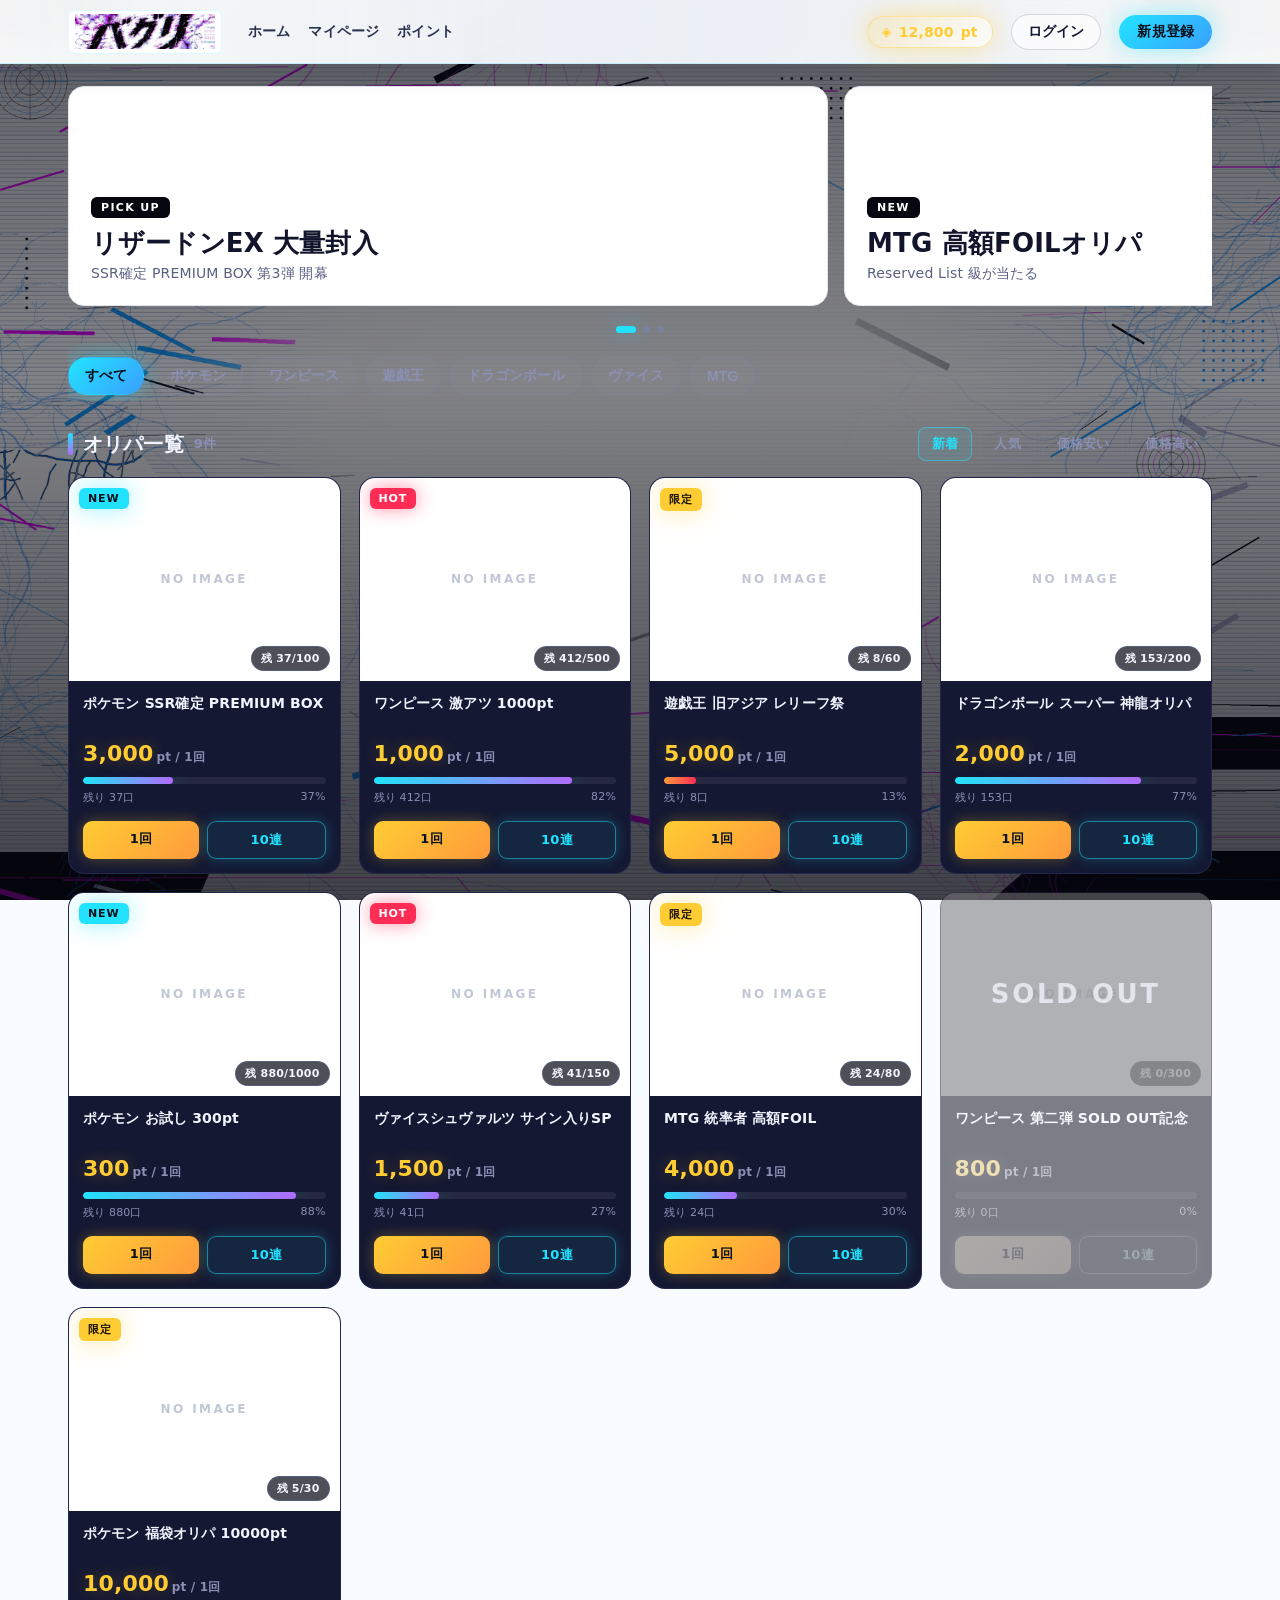
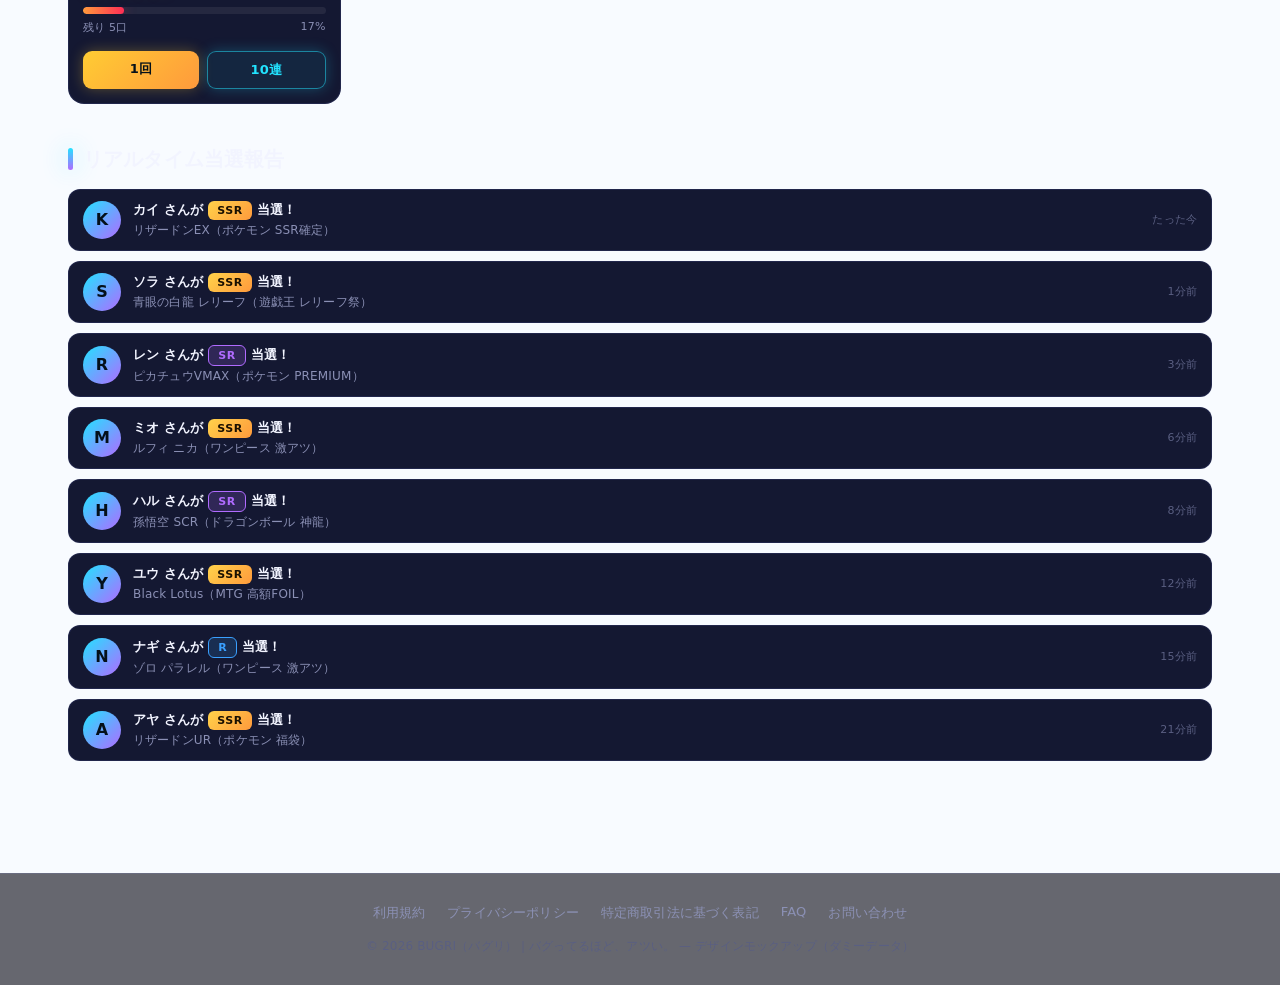
==== index.html @ 1e150590 "Deploy BUGRI mockup" ====
<!DOCTYPE html>
<html lang="ja">
<head>
  <meta charset="UTF-8" />
  <meta name="viewport" content="width=device-width, initial-scale=1.0" />
  <title>BUGRI（バグリ）｜オンラインオリパ</title>
  <link rel="icon" type="image/png" href="assets/img/bugri-logo.png" />
  <link rel="stylesheet" href="assets/css/style.css" />
</head>
<body>
  <!-- ヘッダー -->
  <header class="header">
    <div class="header-inner">
      <a href="index.html" class="brand"><img class="brand-logo" src="assets/img/bugri-wordmark.png" alt="BUGRI バグリ"></a>
      <nav class="hnav">
        <a href="index.html">ホーム</a>
        <a href="mypage.html">マイページ</a>
        <a href="point.html">ポイント</a>
      </nav>
      <div class="header-spacer"></div>
      <span class="points-pill"><span class="pt-ico">◈</span><span id="hdr-points">0</span> pt</span>
      <a href="login.html" class="btn-login">ログイン</a>
      <a href="register.html" class="btn-signup">新規登録</a>
    </div>
  </header>

  <main class="main">
    <div class="wrap">
      <!-- ヒーローバナー -->
      <section class="hero">
        <div class="hero-track" id="hero-track"></div>
        <div class="hero-dots" id="hero-dots"></div>
      </section>

      <!-- カテゴリタブ -->
      <nav class="cats" id="cats"></nav>

      <!-- ソート -->
      <div class="sec-head">
        <h2 class="sec-title">オリパ一覧 <span class="sec-count" id="pack-count"></span></h2>
        <div class="sorts" id="sorts">
          <span class="sort on" data-sort="new">新着</span>
          <span class="sort" data-sort="popular">人気</span>
          <span class="sort" data-sort="cheap">価格安い</span>
          <span class="sort" data-sort="expensive">価格高い</span>
        </div>
      </div>

      <!-- グリッド -->
      <section class="grid" id="grid"></section>

      <!-- 当選報告 -->
      <div class="sec-head" style="margin-top:42px;">
        <h2 class="sec-title">リアルタイム当選報告</h2>
      </div>
      <section class="winfeed" id="winfeed"></section>
    </div>
  </main>

  <footer class="footer">
    <div class="wrap">
      <div class="footer-links">
        <a href="#">利用規約</a>
        <a href="#">プライバシーポリシー</a>
        <a href="#">特定商取引法に基づく表記</a>
        <a href="#">FAQ</a>
        <a href="#">お問い合わせ</a>
      </div>
      <p class="footer-copy">&copy; 2026 BUGRI（バグリ）｜バグってるほど、アツい。 — デザインモックアップ（ダミーデータ）</p>
    </div>
  </footer>

  <nav class="bottom-nav">
    <a href="index.html" class="on"><i>⌂</i><span>ホーム</span></a>
    <a href="mypage.html"><i>◈</i><span>マイページ</span></a>
    <a href="point.html"><i>＋</i><span>ポイント</span></a>
    <a href="login.html"><i>⏻</i><span>ログイン</span></a>
  </nav>

  <script src="assets/js/data.js"></script>
  <script src="assets/js/app.js"></script>
  <script>renderIndex();</script>
</body>
</html>
---- assets/css/style.css ----
/* =====================================================================
 * BUGRI（バグリ）— ダークネオン デザインシステム（mockup）
 * ZONe（SFネオン） × DOPA（オリパ導線） × 復元レア度トークン
 * =================================================================== */

/* ---------- 1. デザイントークン ---------- */
:root {
  /* 背景・面 */
  --bg:        #06070f;   /* ディープスペース */
  --bg-grad-1: #0a0c1c;
  --bg-grad-2: #050610;
  --panel:     #0d1020;   /* セクション面 */
  --card:      #141832;   /* カード面 */
  --card-2:    #1b2046;
  --line:      rgba(120,140,255,.12);
  --line-2:    rgba(120,140,255,.22);

  /* ネオン */
  --cyan:   #22e3ff;      /* ZONe シグネチャ */
  --blue:   #3aa0ff;
  --purple: #b06bff;
  --pink:   #ff5fd2;
  --gold:   #ffcc33;      /* 価格・SSR強調 */

  /* テキスト */
  --text:     #f2f4ff;
  --text-sub: #8b90b5;
  --text-dim: #5a5f82;

  /* レア度 */
  --ssr: linear-gradient(135deg, #ffcc33 0%, #ff7ad1 38%, #b06bff 64%, #22e3ff 100%);
  --sr:  #b06bff;
  --r:   #3aa0ff;
  --n:   #7c819f;

  /* 効果 */
  --glow-cyan: 0 0 24px rgba(34,227,255,.45);
  --glow-gold: 0 0 28px rgba(255,204,51,.45);
  --radius: 16px;
  --radius-sm: 10px;
  --maxw: 1180px;
  --header-h: 64px;
  --font: "Hiragino Kaku Gothic ProN", "Noto Sans JP", -apple-system, "Segoe UI", system-ui, sans-serif;
}

/* ---------- 2. ベース ---------- */
* { box-sizing: border-box; margin: 0; padding: 0; }
html { scroll-behavior: smooth; min-height: 100%; }
body {
  font-family: var(--font);
  color: var(--text);
  background: #f8fbff url("../img/bugri-bg.png") center center / cover fixed no-repeat;
  min-height: 100vh;
  position: relative;
  isolation: isolate;
  letter-spacing: .01em;
  -webkit-font-smoothing: antialiased;
}
body::before {
  content: "";
  position: fixed;
  inset: 0;
  z-index: 0;
  pointer-events: none;
  background: linear-gradient(
    180deg,
    rgba(6,7,15,.64) 0%,
    rgba(6,7,15,.50) 42%,
    rgba(6,7,15,.76) 100%
  );
}
body > * { position: relative; z-index: 1; }
a { color: inherit; text-decoration: none; }
img { display: block; max-width: 100%; }
.wrap { max-width: var(--maxw); margin: 0 auto; padding: 0 18px; position: relative; z-index: 1; }
.main { position: relative; z-index: 1; padding-bottom: 64px; }

/* ---------- 3. ヘッダー ---------- */
.header {
  position: sticky; top: 0; z-index: 50; height: var(--header-h);
  background:
    linear-gradient(90deg, rgba(255,255,255,.80), rgba(244,248,255,.72) 52%, rgba(255,255,255,.80)),
    rgba(248,251,255,.78);
  backdrop-filter: blur(18px) saturate(1.18);
  border-bottom: 1px solid rgba(34,227,255,.22);
  box-shadow: 0 8px 28px rgba(4, 12, 28, .14);
}
.header-inner { max-width: var(--maxw); margin: 0 auto; height: 100%; padding: 0 18px;
  display: flex; align-items: center; gap: 18px; }
.logo {
  font-weight: 900; font-size: 22px; letter-spacing: .06em;
  background: linear-gradient(90deg, var(--cyan), var(--purple));
  -webkit-background-clip: text; background-clip: text; color: transparent;
  text-shadow: 0 0 18px rgba(34,227,255,.25); white-space: nowrap;
}
.logo span { font-weight: 900; }
.header-spacer { flex: 1; }
.points-pill {
  display: inline-flex; align-items: center; gap: 7px;
  padding: 7px 14px; border-radius: 999px;
  background: linear-gradient(135deg, rgba(255,204,51,.22), rgba(255,255,255,.70));
  border: 1px solid rgba(255,204,51,.4); color: var(--gold);
  font-weight: 800; font-size: 14px; box-shadow: var(--glow-gold);
}
.points-pill .pt-ico { font-size: 13px; }
.btn-login {
  padding: 8px 16px; border-radius: 999px; font-weight: 800; font-size: 14px;
  border: 1px solid rgba(20,24,50,.16); color: #141832;
  background: rgba(255,255,255,.68);
}
.btn-signup {
  padding: 8px 18px; border-radius: 999px; font-weight: 800; font-size: 14px;
  color: #04101a; background: linear-gradient(135deg, var(--cyan), var(--blue));
  box-shadow: var(--glow-cyan);
}
.btn-login:hover, .btn-signup:hover { filter: brightness(1.1); }

/* ---------- 4. ヒーローバナー（カルーセル） ---------- */
.hero { margin: 22px 0 10px; }
.hero-track { display: flex; gap: 16px; overflow-x: auto; scroll-snap-type: x mandatory;
  padding-bottom: 8px; scrollbar-width: thin; }
.hero-track::-webkit-scrollbar { height: 6px; }
.hero-track::-webkit-scrollbar-thumb { background: var(--line-2); border-radius: 4px; }
.banner {
  flex: 0 0 88%; max-width: 760px; scroll-snap-align: center;
  height: 220px; border-radius: var(--radius); position: relative; overflow: hidden;
  border: 1px solid #e3e6ef; background: #ffffff;
  display: flex; flex-direction: column; justify-content: flex-end; padding: 22px;
}
.banner-tag {
  align-self: flex-start;
  font-size: 11px; font-weight: 800; letter-spacing: .12em;
  padding: 4px 10px; border-radius: 6px; margin-bottom: 10px;
  background: #06070f; color: #fff;
}
.banner-title { font-size: 26px; font-weight: 900; line-height: 1.2; color: #11142a; }
.banner-sub { color: #5a5f82; margin-top: 6px; font-size: 14px; }
.hero-dots { display: flex; gap: 7px; justify-content: center; margin-top: 12px; }
.hero-dots i { width: 7px; height: 7px; border-radius: 999px; background: var(--line-2); display: block; }
.hero-dots i.on { background: var(--cyan); box-shadow: var(--glow-cyan); width: 20px; }

/* ---------- 5. カテゴリタブ ---------- */
.cats { display: flex; gap: 9px; overflow-x: auto; padding: 14px 0 6px; scrollbar-width: none; }
.cats::-webkit-scrollbar { display: none; }
.cat {
  flex: 0 0 auto; padding: 9px 16px; border-radius: 999px; font-size: 14px; font-weight: 700;
  color: var(--text-sub); border: 1px solid var(--line); background: rgba(255,255,255,.02);
  cursor: pointer; transition: .15s; white-space: nowrap;
}
.cat:hover { color: var(--text); border-color: var(--line-2); }
.cat.on { color: #04101a; background: linear-gradient(135deg, var(--cyan), var(--blue));
  border-color: transparent; box-shadow: var(--glow-cyan); }

/* ---------- 6. セクション見出し / ソート ---------- */
.sec-head { display: flex; align-items: center; justify-content: space-between;
  margin: 26px 0 16px; gap: 12px; flex-wrap: wrap; }
.sec-title { font-size: 20px; font-weight: 900; display: flex; align-items: center; gap: 10px; }
.sec-title::before { content: ""; width: 5px; height: 22px; border-radius: 3px;
  background: linear-gradient(var(--cyan), var(--purple)); box-shadow: var(--glow-cyan); }
.sec-count { font-size: 13px; color: var(--text-sub); font-weight: 700; }
.sorts { display: flex; gap: 8px; flex-wrap: wrap; }
.sort { padding: 7px 13px; border-radius: 8px; font-size: 13px; font-weight: 700;
  color: var(--text-sub); border: 1px solid var(--line); cursor: pointer; }
.sort.on { color: var(--cyan); border-color: rgba(34,227,255,.5); background: rgba(34,227,255,.08); }

/* ---------- 7. オリパグリッド ---------- */
.grid { display: grid; grid-template-columns: repeat(4, 1fr); gap: 18px; }
.oripa {
  position: relative; border-radius: var(--radius); overflow: hidden;
  background: var(--card); border: 1px solid var(--line);
  cursor: pointer; transition: transform .18s, box-shadow .18s, border-color .18s;
}
.oripa:hover { transform: translateY(-4px);
  border-color: rgba(34,227,255,.5); box-shadow: 0 14px 40px rgba(0,0,0,.5), var(--glow-cyan); }
.oripa.soldout { opacity: .55; filter: grayscale(.5); }

/* サムネ（画像なし → テーマ別グラデ＋グリフで演出） */
/* サムネは画像が無い場合 白ベースのプレースホルダ */
.thumb { position: relative; aspect-ratio: 4 / 3; overflow: hidden; background: #ffffff; }
.img-empty { position: absolute; inset: 0; display: flex; align-items: center; justify-content: center;
  color: #c2c7d6; font-size: 12px; font-weight: 700; letter-spacing: .2em; }

/* タグ・在庫 */
.tag { position: absolute; top: 10px; left: 10px; z-index: 2;
  font-size: 11px; font-weight: 900; letter-spacing: .08em; padding: 4px 9px; border-radius: 6px; }
.tag-new   { background: var(--cyan); color: #04101a; box-shadow: var(--glow-cyan); }
.tag-hot   { background: #ff2d55; color: #fff; box-shadow: 0 0 18px rgba(255,45,85,.5); }
.tag-limited { background: var(--gold); color: #1a1300; box-shadow: var(--glow-gold); }
.tag-soldout { background: #3a3f55; color: #cfd3e8; }
.badge-soldout { position: absolute; inset: 0; z-index: 3; display: grid; place-items: center;
  background: rgba(5,6,16,.55); font-size: 26px; font-weight: 900; letter-spacing: .1em;
  color: #cfd3e8; }
.stock-pill { position: absolute; right: 10px; bottom: 10px; z-index: 2;
  font-size: 11px; font-weight: 800; padding: 4px 9px; border-radius: 999px;
  background: rgba(5,6,16,.7); border: 1px solid var(--line-2); color: var(--text); }

/* カード情報 */
.oripa-body { padding: 13px 14px 16px; }
.oripa-name { font-size: 14px; font-weight: 800; line-height: 1.35; min-height: 38px;
  display: -webkit-box; -webkit-line-clamp: 2; -webkit-box-orient: vertical; overflow: hidden; }
.oripa-price { margin-top: 9px; font-size: 22px; font-weight: 900; color: var(--gold);
  text-shadow: 0 0 16px rgba(255,204,51,.25); }
.oripa-price small { font-size: 12px; color: var(--text-sub); font-weight: 700; margin-left: 3px;
  text-shadow: none; }
.gauge { margin-top: 11px; height: 7px; border-radius: 999px; overflow: hidden;
  background: rgba(255,255,255,.07); }
.gauge i { display: block; height: 100%; border-radius: 999px;
  background: linear-gradient(90deg, var(--cyan), var(--purple)); box-shadow: var(--glow-cyan); }
.gauge.low i { background: linear-gradient(90deg, #ff9a3c, #ff2d55); box-shadow: 0 0 14px rgba(255,45,85,.4); }
.stock-text { margin-top: 6px; font-size: 11px; color: var(--text-sub); display: flex; justify-content: space-between; }

/* ---------- 8. 当選報告フィード ---------- */
.winfeed { display: flex; flex-direction: column; gap: 10px; }
.win {
  display: flex; align-items: center; gap: 12px; padding: 11px 14px;
  border-radius: 12px; background: var(--card); border: 1px solid var(--line);
}
.win-ava { width: 38px; height: 38px; border-radius: 999px; display: grid; place-items: center;
  font-weight: 900; color: #04101a; background: linear-gradient(135deg, var(--cyan), var(--purple)); }
.win-main { flex: 1; min-width: 0; }
.win-line1 { font-size: 13px; font-weight: 700; }
.win-line1 b { color: var(--text); }
.win-line2 { font-size: 12px; color: var(--text-sub); margin-top: 2px;
  white-space: nowrap; overflow: hidden; text-overflow: ellipsis; }
.win-time { font-size: 11px; color: var(--text-dim); white-space: nowrap; }

/* ---------- 9. レア度バッジ ---------- */
.rb { display: inline-block; font-size: 11px; font-weight: 900; letter-spacing: .06em;
  padding: 3px 9px; border-radius: 6px; }
.rb.ssr { background: linear-gradient(135deg, #ffd24a, #ff9a3c); color: #1a1000; }
.rb.sr { background: rgba(176,107,255,.18); color: var(--purple); border: 1px solid var(--purple); }
.rb.r  { background: rgba(58,160,255,.16); color: var(--blue);   border: 1px solid var(--blue); }
.rb.n  { background: rgba(124,129,159,.16); color: #b9bedb; border: 1px solid var(--n); }

/* ---------- 10. フッター ---------- */
.footer { margin-top: 48px; border-top: 1px solid var(--line);
  background: rgba(5,6,16,.6); padding: 30px 0; }
.footer-links { display: flex; gap: 22px; flex-wrap: wrap; justify-content: center;
  font-size: 13px; color: var(--text-sub); }
.footer-links a:hover { color: var(--cyan); }
.footer-copy { text-align: center; margin-top: 16px; font-size: 12px; color: var(--text-dim); }

/* =====================================================================
 * 詳細ページ
 * =================================================================== */
.crumb { font-size: 13px; color: var(--text-sub); margin: 18px 0; }
.crumb a:hover { color: var(--cyan); }
.detail { display: grid; grid-template-columns: 1fr 1fr; gap: 28px; align-items: start; }
.detail-visual { border-radius: var(--radius); overflow: hidden; border: 1px solid var(--line-2);
  position: sticky; top: 84px; }
.detail-visual .thumb { aspect-ratio: 1 / 1; }
.detail-visual .img-empty { font-size: 14px; }

.detail-name { font-size: 26px; font-weight: 900; line-height: 1.25; }
.detail-desc { color: var(--text-sub); margin-top: 12px; line-height: 1.7; font-size: 14px; }
.detail-price { margin-top: 20px; font-size: 40px; font-weight: 900; color: var(--gold);
  text-shadow: var(--glow-gold); }
.detail-price small { font-size: 15px; color: var(--text-sub); font-weight: 700; margin-left: 6px;
  text-shadow: none; }
.detail-stock { margin-top: 14px; font-size: 13px; color: var(--text-sub); }
.detail-stock b { color: var(--text); font-size: 16px; }
.detail .gauge { margin-top: 8px; height: 9px; }

.draw-btn {
  width: 100%; margin-top: 22px; padding: 18px; border: none; cursor: pointer;
  border-radius: 14px; font-size: 18px; font-weight: 900; letter-spacing: .03em;
  color: #04101a; background: linear-gradient(135deg, var(--gold), #ff9a3c);
  box-shadow: var(--glow-gold); transition: .15s; position: relative; overflow: hidden;
}
.draw-btn:hover { filter: brightness(1.08); transform: translateY(-2px); }
.draw-btn:disabled { background: #2a2f45; color: var(--text-dim); box-shadow: none; cursor: not-allowed; }
.draw-btn .sheen { display: none; }

.draw-multi { display: flex; gap: 10px; margin-top: 12px; }
.draw-multi button { flex: 1; padding: 12px; border-radius: 12px; cursor: pointer;
  font-weight: 800; font-size: 14px; color: var(--text);
  background: rgba(255,255,255,.04); border: 1px solid var(--line-2); }
.draw-multi button:hover { border-color: var(--cyan); color: var(--cyan); }

/* 確率テーブル */
.odds-title { font-size: 15px; font-weight: 800; margin: 28px 0 12px; }
.odds { width: 100%; border-collapse: collapse; border-radius: 12px; overflow: hidden;
  border: 1px solid var(--line); }
.odds th, .odds td { padding: 11px 14px; text-align: left; font-size: 14px; }
.odds th { background: rgba(255,255,255,.04); color: var(--text-sub); font-weight: 700; }
.odds tr + tr td { border-top: 1px solid var(--line); }
.odds td:last-child { text-align: right; font-weight: 800; }

/* 排出カード一覧 */
.cards-grid { display: grid; grid-template-columns: repeat(5, 1fr); gap: 14px; margin-top: 16px; }
.mini-card { border-radius: 12px; overflow: hidden; background: var(--card);
  border: 1px solid var(--line); }
.mini-face { aspect-ratio: 3 / 4; position: relative; display: grid; place-items: start;
  background: #ffffff; padding: 8px; }
.mini-face .rb { align-self: start; }
.mini-body { padding: 9px 10px 11px; }
.mini-name { font-size: 12px; font-weight: 800; line-height: 1.3; min-height: 31px;
  display: -webkit-box; -webkit-line-clamp: 2; -webkit-box-orient: vertical; overflow: hidden; }
.mini-val { font-size: 13px; font-weight: 900; color: var(--gold); margin-top: 5px; }

/* =====================================================================
 * 11. ガチャ開封演出（全画面オーバーレイ） — 主役
 * =================================================================== */
.gacha-ov {
  position: fixed; inset: 0; z-index: 200; display: none;
  background: radial-gradient(120% 120% at 50% 40%, #0b1030, #04050c 70%);
  overflow: hidden;
}
.gacha-ov.show { display: block; }
#gacha-canvas { position: absolute; inset: 0; width: 100%; height: 100%; }

.gacha-stage { position: absolute; inset: 0; display: grid; place-items: center; }

/* (A) チャージ段階：エネルギーオーブ＋回転リング */
.charge { position: relative; width: 280px; height: 280px; display: grid; place-items: center;
  opacity: 0; transition: opacity .3s; }
.charge.on { opacity: 1; }
.orb { width: 120px; height: 120px; border-radius: 999px;
  background: radial-gradient(circle at 50% 40%, #eaffff, var(--cyan) 45%, #1b6bff 80%);
  box-shadow: 0 0 60px var(--cyan), 0 0 120px rgba(34,227,255,.6);
  animation: orbPulse 1.1s ease-in-out infinite; }
@keyframes orbPulse { 0%,100% { transform: scale(1); } 50% { transform: scale(1.18); } }
.ring { position: absolute; border-radius: 999px; border: 2px solid transparent; }
.ring.r1 { width: 190px; height: 190px; border-top-color: var(--cyan); border-right-color: var(--cyan);
  animation: spin 1.4s linear infinite; }
.ring.r2 { width: 240px; height: 240px; border-bottom-color: var(--purple); border-left-color: var(--purple);
  animation: spin 2s linear infinite reverse; }
.ring.r3 { width: 280px; height: 280px; border-top-color: rgba(255,204,51,.7);
  animation: spin 2.6s linear infinite; }
@keyframes spin { to { transform: rotate(360deg); } }
.charge-text { position: absolute; bottom: -46px; font-size: 14px; font-weight: 800;
  letter-spacing: .3em; color: var(--cyan); text-shadow: var(--glow-cyan); }

/* (B) 収束フラッシュ */
.flash { position: absolute; inset: 0; background: #fff; opacity: 0; pointer-events: none; }
.flash.fire { animation: flashFire .5s ease-out forwards; }
@keyframes flashFire { 0% { opacity: 0; } 30% { opacity: 1; } 100% { opacity: 0; } }

/* (C) 当たりオーラ（レア度で色変化） */
.aura { position: absolute; width: 600px; height: 600px; border-radius: 999px; opacity: 0;
  filter: blur(20px); pointer-events: none; }
.aura.on { animation: auraIn .6s ease-out forwards; }
@keyframes auraIn { from { opacity: 0; transform: scale(.6); } to { opacity: .8; transform: scale(1); } }
.aura.ssr { background: radial-gradient(circle, rgba(255,204,51,.7), rgba(176,107,255,.5) 45%, transparent 70%); }
.aura.sr  { background: radial-gradient(circle, rgba(176,107,255,.7), transparent 65%); }
.aura.r   { background: radial-gradient(circle, rgba(58,160,255,.6), transparent 65%); }
.aura.n   { background: radial-gradient(circle, rgba(124,129,159,.4), transparent 65%); }

/* 光柱（SSR/SR） */
.beams { position: absolute; width: 700px; height: 700px; opacity: 0; pointer-events: none; }
.beams.on { animation: beamsIn .5s ease-out forwards, beamSpin 22s linear infinite; }
@keyframes beamsIn { from { opacity: 0; } to { opacity: 1; } }
.beam { position: absolute; left: 50%; top: 50%; width: 4px; height: 360px;
  transform-origin: 50% 0; background: linear-gradient(var(--gold), transparent); }
@keyframes beamSpin { to { transform: rotate(360deg); } }

/* (D) カード（裏→表フリップ） */
.gcard-wrap { position: relative; perspective: 1400px; opacity: 0;
  transition: transform .5s cubic-bezier(.2,.8,.2,1); }
.gcard-wrap.on { animation: cardIn .5s ease-out forwards; }
.gcard-wrap.lift { transform: translateY(-86px); }
@keyframes cardIn { to { opacity: 1; } }
.gcard { width: 260px; height: 360px; position: relative; transform-style: preserve-3d;
  transition: transform .9s cubic-bezier(.2,.8,.2,1); }
.gcard.flip { transform: rotateY(180deg); }
.gface { position: absolute; inset: 0; border-radius: 18px; backface-visibility: hidden;
  overflow: hidden; box-shadow: 0 20px 60px rgba(0,0,0,.6); }
.gback { background: linear-gradient(150deg, #1a1f44, #0a0c20);
  border: 2px solid var(--line-2); display: grid; place-items: center; }
.gback::after { content: "?"; font-size: 90px; font-weight: 900; color: rgba(120,140,255,.35);
  text-shadow: 0 0 30px rgba(34,227,255,.3); }
.gfront { transform: rotateY(180deg); display: flex; flex-direction: column;
  align-items: center; justify-content: center; gap: 12px; padding: 22px; text-align: center;
  background: #ffffff; border: 2px solid #e3e6ef; }
.gfront.ssr { border-color: #ffcc33; box-shadow: inset 0 0 0 1px rgba(255,204,51,.4); }
.gfront.sr  { border-color: var(--purple); }
.gfront.r   { border-color: var(--blue); }
.gfront.n   { border-color: #c2c7d6; }
.gfront .rb { font-size: 13px; padding: 4px 14px; }
.gfront-name { font-size: 18px; font-weight: 900; color: #11142a; line-height: 1.35; }
.gfront-val { font-size: 16px; font-weight: 900; color: #c8860a; }

/* (E) 結果 */
.gresult { position: absolute; bottom: 6%; left: 0; right: 0; text-align: center; opacity: 0; }
.gresult.on { animation: cardIn .4s ease-out .2s forwards; }
.gresult-rb { font-size: 13px; font-weight: 900; letter-spacing: .14em; }
.gresult-name { font-size: 26px; font-weight: 900; margin-top: 8px; }
.gresult-val { font-size: 18px; font-weight: 800; color: var(--gold); margin-top: 4px;
  text-shadow: var(--glow-gold); }
.gresult-cap { font-size: 12px; color: var(--text-sub); }
.gactions { display: flex; gap: 12px; justify-content: center; margin-top: 18px; }
.gactions button, .gactions a { padding: 13px 24px; border-radius: 12px; font-weight: 900;
  font-size: 15px; cursor: pointer; border: none; }
.g-again { color: #04101a; background: linear-gradient(135deg, var(--gold), #ff9a3c);
  box-shadow: var(--glow-gold); }
.g-close { color: var(--text); background: rgba(255,255,255,.06); border: 1px solid var(--line-2); }
.g-skip { position: absolute; top: 20px; right: 22px; z-index: 5; font-size: 13px; font-weight: 700;
  color: var(--text-sub); cursor: pointer; padding: 8px 14px; border-radius: 999px;
  border: 1px solid var(--line-2); background: rgba(5,6,16,.5); }
.g-skip:hover { color: var(--text); }

/* ---------- 12. レスポンシブ ---------- */
@media (max-width: 900px) {
  .grid { grid-template-columns: repeat(3, 1fr); }
  .detail { grid-template-columns: 1fr; }
  .detail-visual { position: static; }
  .cards-grid { grid-template-columns: repeat(4, 1fr); }
}
@media (max-width: 640px) {
  .grid { grid-template-columns: repeat(2, 1fr); gap: 12px; }
  .cards-grid { grid-template-columns: repeat(3, 1fr); }
  .banner { flex-basis: 92%; height: 180px; }
  .banner-title { font-size: 20px; }
  .logo { font-size: 18px; }
  .header-inner { gap: 10px; }
  .btn-login { display: none; }
  .detail-price { font-size: 32px; }
  .gcard { width: 220px; height: 305px; }
  .points-pill { font-size: 12px; padding: 6px 10px; }
}

/* =====================================================================
 * [A] BUGRI ブランド統合 ＋ 共通追加土台（追加画面 B/C/D が再利用）
 *   命名規約: 共通プリミティブは下記を使用。各ページ固有クラスは接頭辞
 *   （B=.r10- / C-mypage=.mp- / C-point=.pt- / D-auth=.au-）で衝突回避。
 * =================================================================== */

/* --- ランクカラートークン --- */
:root {
  --rank-bronze:   #c8803c;
  --rank-silver:   #cfd6e6;
  --rank-gold:     #ffcc33;
  --rank-platinum: #7ef0ff;
  --rank-diamond:  #b06bff;
}

/* --- ブランドロゴ（ワードマーク画像を白背景の枠内に contain で配置） --- */
.brand {
  display: flex;
  align-items: center;
  justify-content: center;
  width: 154px;
  height: 44px;
  padding: 3px 6px;
  overflow: hidden;
  background: #fff;
  border: 1px solid rgba(126,240,255,.28);
  border-radius: 6px;
}
.brand-logo {
  display: block;
  width: 100%;
  height: 100%;
  object-fit: contain;
  object-position: center;
}
@media (max-width: 640px) {
  .brand {
    width: 134px;
    height: 38px;
    padding: 2px 5px;
  }
}

/* --- ヘッダーナビ（PC） --- */
.hnav { display: flex; gap: 18px; margin-left: 8px; }
.hnav a { font-size: 14px; font-weight: 800; color: #27304d; }
.hnav a:hover { color: var(--cyan); }
@media (max-width: 760px) { .hnav { display: none; } }

/* --- 下部ナビ（モバイル） --- */
.bottom-nav {
  position: fixed; left: 0; right: 0; bottom: 0; z-index: 60;
  display: none; justify-content: space-around;
  background: rgba(8,9,18,.93); backdrop-filter: blur(14px);
  border-top: 1px solid var(--line);
  padding: 8px 0 calc(8px + env(safe-area-inset-bottom));
}
.bottom-nav a { display: flex; flex-direction: column; align-items: center; gap: 3px;
  font-size: 10px; font-weight: 700; color: var(--text-sub); }
.bottom-nav a i { font-size: 18px; font-style: normal; line-height: 1; }
.bottom-nav a.on { color: var(--cyan); text-shadow: var(--glow-cyan); }
@media (max-width: 760px) {
  .bottom-nav { display: flex; }
  .main { padding-bottom: 86px; }
}

/* --- ランクバッジ --- */
.rank-badge { display: inline-flex; align-items: center; gap: 6px;
  font-size: 12px; font-weight: 900; letter-spacing: .08em;
  padding: 5px 13px; border-radius: 999px; border: 1px solid currentColor; }
.rank-badge::before { content: "◆"; font-size: 11px; }
.rank-badge.bronze   { color: var(--rank-bronze);   box-shadow: 0 0 14px rgba(200,128,60,.4); }
.rank-badge.silver   { color: var(--rank-silver);   box-shadow: 0 0 14px rgba(207,214,230,.4); }
.rank-badge.gold     { color: var(--rank-gold);     box-shadow: var(--glow-gold); }
.rank-badge.platinum { color: var(--rank-platinum); box-shadow: 0 0 16px rgba(126,240,255,.5); }
.rank-badge.diamond  { color: var(--rank-diamond);  box-shadow: 0 0 18px rgba(176,107,255,.55);
  background: linear-gradient(135deg, rgba(176,107,255,.12), transparent); }

/* --- タブ（mypage コレクション/履歴 等） --- */
.tabs { display: flex; gap: 6px; border-bottom: 1px solid var(--line); margin: 24px 0 18px; }
.tab { padding: 11px 20px; font-size: 14px; font-weight: 800; color: var(--text-sub);
  cursor: pointer; border-bottom: 2px solid transparent; margin-bottom: -1px; transition: .15s; }
.tab:hover { color: var(--text); }
.tab.on { color: var(--cyan); border-bottom-color: var(--cyan); text-shadow: var(--glow-cyan); }

/* --- フォーム共通（認証・購入） --- */
.auth-wrap { max-width: 430px; margin: 44px auto; }
.auth-card { background: var(--card); border: 1px solid var(--line); border-radius: var(--radius);
  padding: 32px 28px; box-shadow: 0 18px 50px rgba(0,0,0,.4); }
.auth-title { font-size: 23px; font-weight: 900; text-align: center; }
.auth-sub { text-align: center; color: var(--text-sub); font-size: 13px; margin-top: 8px; line-height: 1.6; }
.field { margin-top: 18px; }
.field label { display: block; font-size: 13px; font-weight: 700; color: var(--text-sub); margin-bottom: 7px; }
.field input { width: 100%; padding: 13px 14px; border-radius: 10px; font-size: 15px; color: var(--text);
  background: rgba(255,255,255,.04); border: 1px solid var(--line-2); outline: none; transition: .15s; }
.field input::placeholder { color: var(--text-dim); }
.field input:focus { border-color: var(--cyan); box-shadow: var(--glow-cyan); }
.btn-primary-full { width: 100%; margin-top: 24px; padding: 15px; border: none; cursor: pointer;
  border-radius: 12px; font-size: 16px; font-weight: 900; color: #04101a;
  background: linear-gradient(135deg, var(--cyan), var(--blue)); box-shadow: var(--glow-cyan);
  transition: .15s; }
.btn-primary-full:hover { filter: brightness(1.08); transform: translateY(-2px); }
.auth-alt { text-align: center; margin-top: 20px; font-size: 13px; color: var(--text-sub); }
.auth-alt a { color: var(--cyan); font-weight: 700; }

/* --- ボーナス強調チップ（新規登録ボーナス・購入ボーナス） --- */
.bonus-chip { display: inline-block; padding: 8px 16px; border-radius: 999px;
  font-size: 13px; font-weight: 800; color: var(--gold);
  background: rgba(255,204,51,.12); border: 1px solid rgba(255,204,51,.4); box-shadow: var(--glow-gold); }

/* --- ページ見出し（追加画面共通） --- */
.page-head { margin: 26px 0 8px; }
.page-title { font-size: 24px; font-weight: 900; display: flex; align-items: center; gap: 10px; }
.page-title::before { content: ""; width: 5px; height: 24px; border-radius: 3px;
  background: linear-gradient(var(--cyan), var(--purple)); box-shadow: var(--glow-cyan); }

/* === [B] 10連・カードボタン === */

/* --- 詳細：単発＋10連ボタン横並び --- */
.draw-row { display: flex; gap: 12px; margin-top: 22px; align-items: stretch; }
.draw-row .draw-btn { flex: 1.3; margin-top: 0; }
.draw-btn-10 {
  flex: 1; padding: 18px; cursor: pointer;
  border-radius: 14px; font-size: 17px; font-weight: 900; letter-spacing: .02em;
  color: var(--cyan); background: rgba(34,227,255,.06);
  border: 1.5px solid rgba(34,227,255,.55);
  box-shadow: 0 0 18px rgba(34,227,255,.28), inset 0 0 14px rgba(34,227,255,.08);
  transition: .15s; position: relative; overflow: hidden;
}
.draw-btn-10:hover:not(:disabled) {
  color: #04101a; background: linear-gradient(135deg, var(--cyan), var(--blue));
  box-shadow: 0 0 26px rgba(34,227,255,.6); transform: translateY(-2px);
}
.draw-btn-10:disabled { color: var(--text-dim); background: #2a2f45;
  border-color: var(--line-2); box-shadow: none; cursor: not-allowed; }

/* --- 一覧カード：oripa を div 化、内側リンク --- */
.oripa-link { display: block; }
.draw-row-mini { display: flex; gap: 8px; padding: 0 14px 14px; }
.mini-btn { flex: 1; text-align: center; padding: 9px 0; border-radius: 9px;
  font-size: 13px; font-weight: 900; letter-spacing: .02em; transition: .15s;
  color: #04101a; background: linear-gradient(135deg, var(--gold), #ff9a3c);
  box-shadow: 0 0 14px rgba(255,204,51,.3); }
.mini-btn:hover { filter: brightness(1.08); transform: translateY(-1px); }
.mini-btn-10 { color: var(--cyan); background: rgba(34,227,255,.07);
  border: 1.5px solid rgba(34,227,255,.5); box-shadow: 0 0 14px rgba(34,227,255,.25); }
.mini-btn-10:hover { color: #04101a; background: linear-gradient(135deg, var(--cyan), var(--blue));
  box-shadow: 0 0 20px rgba(34,227,255,.55); }
.mini-btn.is-disabled { pointer-events: none; opacity: .45; filter: grayscale(.6); }

/* --- 10連結果グリッド --- */
.r10-result {
  position: absolute; inset: 0; z-index: 4; display: none;
  flex-direction: column; align-items: center; justify-content: center;
  gap: 14px; padding: 56px 20px 24px; box-sizing: border-box;
  overflow-y: auto;
}
.r10-result.on { display: flex; animation: cardIn .45s ease-out forwards; }
.r10-head { font-size: 20px; font-weight: 900; letter-spacing: .1em;
  color: var(--text); text-shadow: var(--glow-cyan); }
.r10-grid { display: grid; grid-template-columns: repeat(5, 1fr); gap: 12px;
  width: 100%; max-width: 760px; }
.r10-cell { position: relative; border-radius: var(--radius-sm); overflow: hidden;
  background: var(--card); border: 1px solid var(--line);
  display: flex; flex-direction: column; }
.r10-cell.ssr { border-color: rgba(255,204,51,.6); box-shadow: 0 0 16px rgba(255,204,51,.4); }
.r10-cell.sr  { border-color: var(--purple); box-shadow: 0 0 14px rgba(176,107,255,.4); }
.r10-cell.r   { border-color: var(--blue);   box-shadow: 0 0 12px rgba(58,160,255,.3); }
.r10-cell.n   { border-color: var(--line-2); }
.r10-face { aspect-ratio: 3 / 4; display: grid; place-items: center; background: #ffffff; }
.r10-info { padding: 7px 8px 9px; text-align: center; }
.r10-info .rb { font-size: 10px; padding: 2px 7px; }
.r10-name { font-size: 11px; font-weight: 800; margin-top: 4px; line-height: 1.3;
  display: -webkit-box; -webkit-line-clamp: 2; -webkit-box-orient: vertical; overflow: hidden; }
.r10-val { font-size: 12px; font-weight: 900; color: var(--gold); margin-top: 2px; }

/* BEST セル：ひと回り大きく＋金グロー */
.r10-cell.r10-best {
  transform: scale(1.08); z-index: 2;
  border: 2px solid var(--gold);
  box-shadow: 0 0 26px rgba(255,204,51,.7), 0 0 48px rgba(255,204,51,.35);
}
.r10-best-badge { position: absolute; top: 6px; left: 50%; transform: translateX(-50%);
  z-index: 3; font-size: 10px; font-weight: 900; letter-spacing: .1em;
  padding: 3px 10px; border-radius: 999px; color: #1a1000;
  background: linear-gradient(135deg, #ffd24a, #ff9a3c); }

.r10-total { font-size: 15px; font-weight: 800; color: var(--text-sub); }
.r10-total b { color: var(--gold); font-size: 19px; text-shadow: var(--glow-gold); margin-left: 6px; }

@media (max-width: 900px) {
  .r10-grid { grid-template-columns: repeat(4, 1fr); }
}
@media (max-width: 640px) {
  .draw-row { flex-direction: column; gap: 10px; }
  .draw-row .draw-btn, .draw-btn-10 { flex: none; width: 100%; }
  .r10-grid { grid-template-columns: repeat(2, 1fr); gap: 9px; max-width: 100%; }
  .r10-result { padding: 50px 12px 20px; }
  .r10-cell.r10-best { transform: scale(1.04); }
  .r10-head { font-size: 17px; }
}


/* === [C] mypage / point（統合: 旧 pages-c.css） === */
/* === [C] mypage / point === */
/* 担当C：マイページ＋ポイント購入。共通[A]クラスは再定義せず再利用。
 * 固有クラスは .mp-* / .pt-* 接頭辞で衝突回避。既存トークンのみ使用。 */

/* ---------- mypage：プロフィール ---------- */
.mp-profile {
  display: flex; align-items: center; gap: 18px; flex-wrap: wrap;
  background: var(--card); border: 1px solid var(--line);
  border-radius: var(--radius); padding: 22px 24px; margin-top: 16px;
}
.mp-avatar {
  width: 64px; height: 64px; border-radius: 999px; flex: 0 0 auto;
  display: grid; place-items: center; font-size: 28px; font-weight: 900; color: #04101a;
  background: linear-gradient(135deg, var(--cyan), var(--purple));
  box-shadow: var(--glow-cyan);
}
.mp-id { flex: 1; min-width: 220px; }
.mp-id-top { display: flex; align-items: center; gap: 12px; flex-wrap: wrap; }
.mp-name { font-size: 24px; font-weight: 900; letter-spacing: .02em; }

/* 次ランク進捗 */
.mp-rank-prog { margin-top: 14px; }
.mp-rank-prog .gauge { height: 9px; }
.mp-rank-note {
  margin-top: 8px; font-size: 13px; color: var(--text-sub); font-weight: 700;
  display: flex; justify-content: space-between; gap: 10px; flex-wrap: wrap;
}
.mp-rank-note b { color: var(--gold); }

/* ---------- mypage：統計カード ---------- */
.mp-stats {
  display: grid; grid-template-columns: repeat(3, 1fr); gap: 14px; margin-top: 18px;
}
.mp-stat {
  background: var(--card-2); border: 1px solid var(--line);
  border-radius: var(--radius-sm); padding: 18px 16px; text-align: center;
}
.mp-stat-num {
  font-size: 30px; font-weight: 900; color: var(--text);
  text-shadow: 0 0 18px rgba(34,227,255,.2); line-height: 1.1;
}
.mp-stat-num.gold { color: var(--gold); text-shadow: var(--glow-gold); }
.mp-stat-num small { font-size: 14px; font-weight: 800; margin-left: 2px; color: var(--text-sub); text-shadow: none; }
.mp-stat-label { margin-top: 7px; font-size: 12px; font-weight: 700; color: var(--text-sub); }

/* ---------- mypage：タブパネル ---------- */
.mp-panel { display: none; }
.mp-panel.on { display: block; }

/* コレクショングリッド */
.mp-coll {
  display: grid; grid-template-columns: repeat(4, 1fr); gap: 14px;
}
.mp-card {
  border-radius: var(--radius-sm); overflow: hidden;
  background: var(--card); border: 1px solid var(--line);
  transition: transform .15s, box-shadow .15s, border-color .15s;
}
.mp-card:hover { transform: translateY(-3px); border-color: var(--line-2); }
.mp-face {
  aspect-ratio: 3 / 4; position: relative; display: grid; place-items: start;
  padding: 8px; background: #ffffff;
}
.mp-face .rb { align-self: start; }
.mp-card.ssr { border-color: rgba(255,204,51,.45); }
.mp-card.sr  { border-color: rgba(176,107,255,.35); }
.mp-card.r   { border-color: rgba(58,160,255,.3); }
.mp-card-body { padding: 9px 11px 12px; }
.mp-card-name { font-size: 12px; font-weight: 800; line-height: 1.3; min-height: 31px;
  display: -webkit-box; -webkit-line-clamp: 2; -webkit-box-orient: vertical; overflow: hidden; }
.mp-card-val { font-size: 13px; font-weight: 900; color: var(--gold); margin-top: 5px; }

/* 履歴リスト */
.mp-hist { display: flex; flex-direction: column; gap: 10px; }
.mp-hist-row {
  display: flex; align-items: center; gap: 14px; padding: 13px 16px;
  border-radius: 12px; background: var(--card); border: 1px solid var(--line);
}
.mp-hist-time { font-size: 12px; color: var(--text-dim); font-weight: 700;
  white-space: nowrap; flex: 0 0 130px; }
.mp-hist-main { flex: 1; min-width: 0; }
.mp-hist-pack { font-size: 12px; color: var(--text-sub); white-space: nowrap;
  overflow: hidden; text-overflow: ellipsis; }
.mp-hist-card { font-size: 14px; font-weight: 800; margin-top: 3px;
  display: flex; align-items: center; gap: 8px; flex-wrap: wrap; }
.mp-hist-spent { font-size: 14px; font-weight: 900; color: var(--gold);
  white-space: nowrap; flex: 0 0 auto; }
.mp-hist-spent small { font-size: 11px; color: var(--text-sub); font-weight: 700; margin-left: 2px; }

/* ---------- point：現在ポイント ---------- */
.pt-balance {
  background: linear-gradient(135deg, rgba(255,204,51,.10), rgba(255,204,51,.02));
  border: 1px solid rgba(255,204,51,.35); border-radius: var(--radius);
  padding: 24px 26px; margin-top: 16px; text-align: center;
  box-shadow: var(--glow-gold);
}
.pt-balance-label { font-size: 13px; font-weight: 700; color: var(--text-sub); }
.pt-balance-num { font-size: 48px; font-weight: 900; color: var(--gold);
  text-shadow: var(--glow-gold); line-height: 1.1; margin-top: 6px; }
.pt-balance-num small { font-size: 18px; font-weight: 800; color: var(--text-sub);
  margin-left: 4px; text-shadow: none; }

/* ---------- point：購入プラン ---------- */
.pt-plans {
  display: grid; grid-template-columns: repeat(3, 1fr); gap: 16px; margin-top: 22px;
}
.pt-plan {
  position: relative; background: var(--card); border: 1px solid var(--line);
  border-radius: var(--radius); padding: 22px 20px 20px; text-align: center;
  display: flex; flex-direction: column; transition: transform .15s, border-color .15s, box-shadow .15s;
}
.pt-plan:hover { transform: translateY(-3px); border-color: var(--line-2); }
.pt-plan.hot {
  border-color: rgba(255,204,51,.5);
  background: linear-gradient(160deg, rgba(255,204,51,.06), var(--card));
  box-shadow: 0 0 22px rgba(255,204,51,.18);
}
.pt-plan-flag {
  position: absolute; top: -11px; left: 50%; transform: translateX(-50%);
  font-size: 11px; font-weight: 900; letter-spacing: .08em; white-space: nowrap;
  padding: 4px 14px; border-radius: 999px; color: #1a1300;
  background: linear-gradient(135deg, var(--gold), #ff9a3c); box-shadow: var(--glow-gold);
}
.pt-plan-amt { font-size: 34px; font-weight: 900; color: var(--text); line-height: 1.1; }
.pt-plan-amt small { font-size: 15px; font-weight: 800; color: var(--text-sub); margin-left: 3px; }
.pt-plan-bonus { margin: 12px auto 0; min-height: 32px; display: flex; align-items: center; }
.pt-plan-bonus .pt-nobonus { font-size: 12px; color: var(--text-dim); font-weight: 700; }
.pt-plan-price { margin-top: 14px; font-size: 14px; font-weight: 800; color: var(--text-sub); }
.pt-plan-price b { color: var(--text); font-size: 17px; }
.pt-plan .btn-primary-full { margin-top: 16px; }
.pt-note { margin-top: 20px; font-size: 12px; color: var(--text-dim); text-align: center; line-height: 1.7; }

/* ---------- レスポンシブ ---------- */
@media (max-width: 900px) {
  .mp-coll { grid-template-columns: repeat(3, 1fr); }
  .pt-plans { grid-template-columns: repeat(2, 1fr); }
}
@media (max-width: 640px) {
  .mp-stats { grid-template-columns: 1fr; gap: 10px; }
  .mp-stat { display: flex; align-items: baseline; justify-content: space-between; text-align: left; }
  .mp-stat-label { margin-top: 0; }
  .mp-coll { grid-template-columns: repeat(2, 1fr); gap: 11px; }
  .pt-plans { grid-template-columns: 1fr; }
  .mp-name { font-size: 20px; }
  .pt-balance-num { font-size: 38px; }
  .mp-hist-row { flex-wrap: wrap; gap: 6px 12px; }
  .mp-hist-time { flex-basis: 100%; }
  .mp-hist-main { flex: 1 1 auto; }
}


/* === [D] 認証ページ（統合: 旧 pages-d.css） === */
/* === [D] 認証ページ === */
/* [A] 共通フォームクラス（.auth-wrap/.auth-card/.field/.btn-primary-full 等）を最大活用。
 * ここでは認証ページ固有の微調整のみ .au- 接頭辞で追加（[A]共通クラスは再定義しない）。 */

/* 認証カード上部のネオン装飾ライン + わずかなグロー */
.au-card { position: relative; overflow: hidden;
  box-shadow: 0 18px 50px rgba(0,0,0,.45), 0 0 40px rgba(34,227,255,.08); }
.au-card::before { content: ""; position: absolute; top: 0; left: 0; right: 0; height: 3px;
  background: linear-gradient(90deg, var(--cyan), var(--purple), var(--gold));
  box-shadow: var(--glow-cyan); }

/* ロゴ的アクセント（カード上部に小さなネオンマーク） */
.au-mark { display: block; width: 52px; height: 52px; margin: 4px auto 16px;
  border-radius: 14px; display: flex; align-items: center; justify-content: center;
  font-size: 26px; font-weight: 900; color: #04101a;
  background: linear-gradient(135deg, var(--cyan), var(--blue));
  box-shadow: var(--glow-cyan); }

/* register 用ボーナスチップを中央配置 */
.au-bonus-row { text-align: center; margin: 4px 0 14px; }
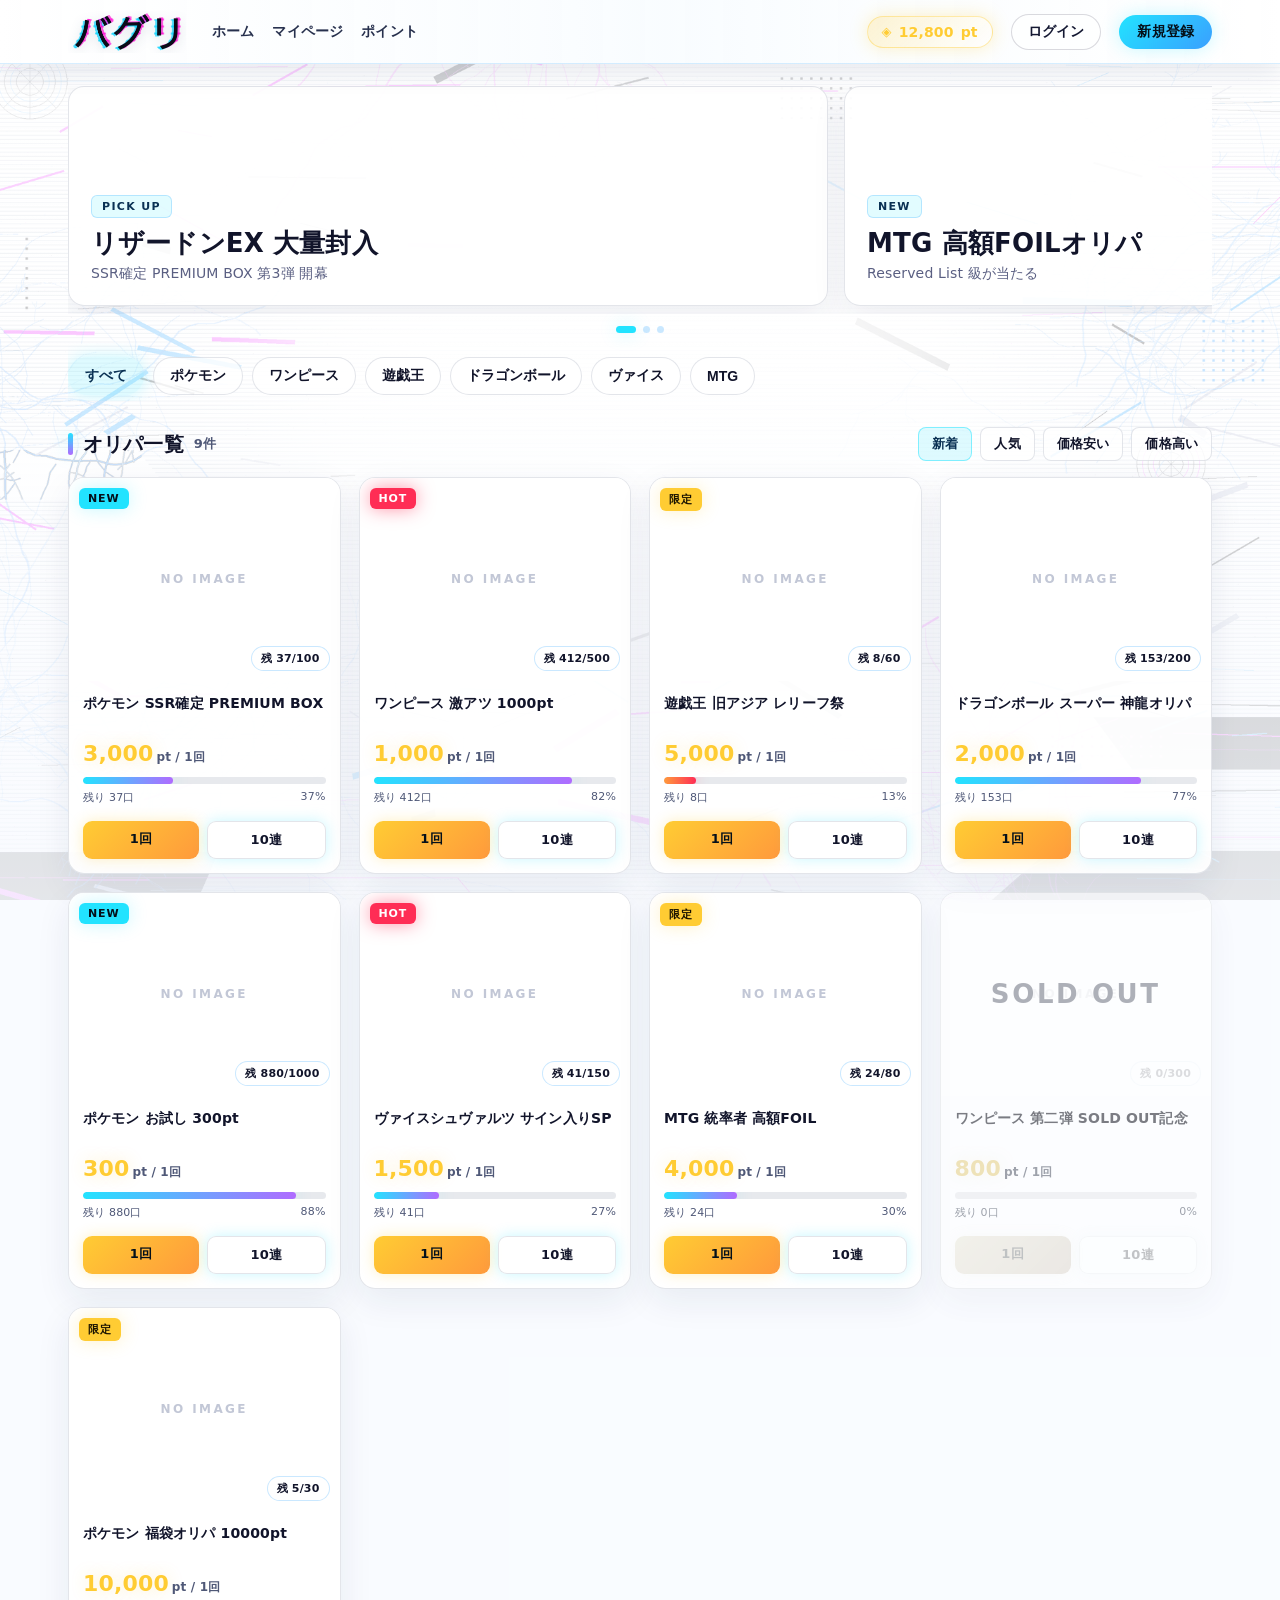
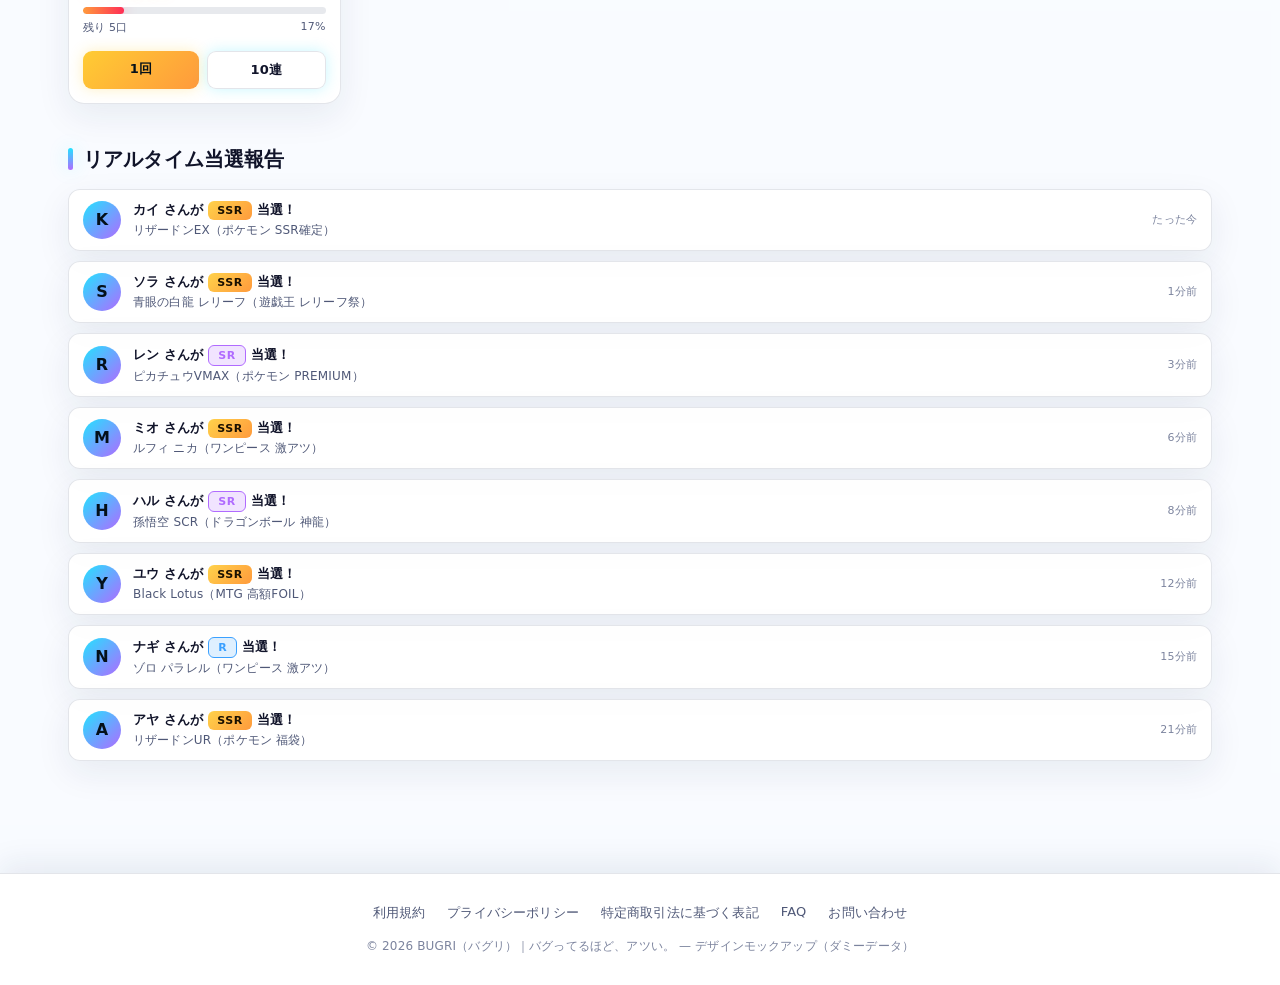
==== commit 16884a77: "Clean header logo display" ====
--- a/index.html
+++ b/index.html
@@ -11,7 +11,7 @@
   <!-- ヘッダー -->
   <header class="header">
     <div class="header-inner">
-      <a href="index.html" class="brand"><img class="brand-logo" src="assets/img/bugri-wordmark.png" alt="BUGRI バグリ"></a>
+      <a href="index.html" class="brand"><img class="brand-logo" src="assets/img/bugri-wordmark-clean.png" alt="BUGRI バグリ"></a>
       <nav class="hnav">
         <a href="index.html">ホーム</a>
         <a href="mypage.html">マイページ</a>
--- a/assets/css/style.css
+++ b/assets/css/style.css
@@ -64,9 +64,9 @@
   pointer-events: none;
   background: linear-gradient(
     180deg,
-    rgba(6,7,15,.64) 0%,
-    rgba(6,7,15,.50) 42%,
-    rgba(6,7,15,.76) 100%
+    rgba(255,255,255,.84) 0%,
+    rgba(255,255,255,.72) 42%,
+    rgba(247,250,255,.90) 100%
   );
 }
 body > * { position: relative; z-index: 1; }
@@ -434,18 +434,18 @@
   --rank-diamond:  #b06bff;
 }
 
-/* --- ブランドロゴ（ワードマーク画像を白背景の枠内に contain で配置） --- */
+/* --- ブランドロゴ（透過ワードマークを枠なしで配置） --- */
 .brand {
   display: flex;
   align-items: center;
   justify-content: center;
-  width: 154px;
-  height: 44px;
-  padding: 3px 6px;
+  width: 118px;
+  height: 42px;
+  padding: 0;
   overflow: hidden;
-  background: #fff;
-  border: 1px solid rgba(126,240,255,.28);
-  border-radius: 6px;
+  background: transparent;
+  border: 0;
+  border-radius: 0;
 }
 .brand-logo {
   display: block;
@@ -453,12 +453,12 @@
   height: 100%;
   object-fit: contain;
   object-position: center;
+  filter: drop-shadow(0 3px 6px rgba(24,44,84,.12));
 }
 @media (max-width: 640px) {
   .brand {
-    width: 134px;
-    height: 38px;
-    padding: 2px 5px;
+    width: 104px;
+    height: 36px;
   }
 }
 
@@ -795,3 +795,178 @@
 
 /* register 用ボーナスチップを中央配置 */
 .au-bonus-row { text-align: center; margin: 4px 0 14px; }
+
+/* =====================================================================
+ * [E] 白ベース配色オーバーライド
+ * =================================================================== */
+:root {
+  --bg: #f8fbff;
+  --bg-grad-1: #ffffff;
+  --bg-grad-2: #edf6ff;
+  --panel: #ffffff;
+  --card: rgba(255,255,255,.92);
+  --card-2: rgba(244,248,255,.92);
+  --line: rgba(24,44,84,.12);
+  --line-2: rgba(34,160,255,.24);
+  --text: #11142a;
+  --text-sub: #4f5877;
+  --text-dim: #7c849e;
+  --glow-cyan: 0 0 18px rgba(34,227,255,.26);
+  --glow-gold: 0 0 18px rgba(255,204,51,.28);
+}
+
+.main {
+  background: rgba(255,255,255,.18);
+}
+
+.header {
+  background:
+    linear-gradient(90deg, rgba(255,255,255,.92), rgba(248,252,255,.86) 52%, rgba(255,255,255,.92)),
+    rgba(255,255,255,.86);
+  border-bottom-color: rgba(34,160,255,.18);
+  box-shadow: 0 8px 26px rgba(24,44,84,.10);
+}
+
+.banner,
+.oripa,
+.win,
+.detail-visual,
+.mini-card,
+.auth-card,
+.mp-profile,
+.mp-stat,
+.mp-card,
+.mp-hist-row,
+.pt-plan,
+.r10-cell {
+  background: var(--card);
+  border-color: var(--line);
+  box-shadow: 0 12px 34px rgba(24,44,84,.08);
+}
+
+.oripa:hover,
+.mp-card:hover,
+.pt-plan:hover {
+  box-shadow: 0 16px 38px rgba(34,160,255,.14), var(--glow-cyan);
+}
+
+.banner-tag {
+  color: #0a3154;
+  background: rgba(34,227,255,.13);
+  border: 1px solid rgba(34,160,255,.24);
+}
+
+.cat,
+.sort,
+.draw-multi button,
+.field input,
+.g-close,
+.g-skip,
+.mini-btn-10 {
+  color: var(--text);
+  background: rgba(255,255,255,.76);
+  border-color: var(--line);
+}
+
+.field input::placeholder {
+  color: var(--text-dim);
+}
+
+.cat:hover,
+.sort:hover,
+.draw-multi button:hover,
+.tab:hover,
+.g-skip:hover {
+  color: #0f79b8;
+  border-color: var(--line-2);
+}
+
+.cat.on,
+.sort.on,
+.tab.on {
+  color: #0a3154;
+  background: rgba(34,227,255,.14);
+  text-shadow: none;
+}
+
+.stock-pill {
+  color: var(--text);
+  background: rgba(255,255,255,.82);
+  border-color: var(--line-2);
+}
+
+.badge-soldout {
+  color: #6c728a;
+  background: rgba(255,255,255,.74);
+}
+
+.tag-soldout {
+  background: #e7eaf2;
+  color: #5f667d;
+}
+
+.gauge {
+  background: rgba(24,44,84,.10);
+}
+
+.footer,
+.bottom-nav {
+  background: rgba(255,255,255,.90);
+  border-color: var(--line);
+  box-shadow: 0 -10px 28px rgba(24,44,84,.08);
+}
+
+.bottom-nav a.on {
+  text-shadow: none;
+}
+
+.tabs {
+  border-color: var(--line);
+}
+
+.rank-badge {
+  background: rgba(255,255,255,.78);
+}
+
+.rank-badge.silver {
+  color: #7c849e;
+}
+
+.auth-card,
+.au-card {
+  box-shadow: 0 18px 42px rgba(24,44,84,.10), 0 0 32px rgba(34,227,255,.08);
+}
+
+.draw-btn:disabled,
+.draw-btn-10:disabled {
+  color: var(--text-dim);
+  background: #e7eaf2;
+  border-color: var(--line);
+}
+
+.odds th {
+  background: rgba(244,248,255,.90);
+}
+
+.pt-balance,
+.pt-plan.hot {
+  background: linear-gradient(160deg, rgba(255,246,199,.78), rgba(255,255,255,.94));
+}
+
+.gacha-ov {
+  background: radial-gradient(120% 120% at 50% 40%, #ffffff, #eff8ff 70%);
+}
+
+.gface {
+  box-shadow: 0 20px 60px rgba(24,44,84,.18);
+}
+
+.gback {
+  background: linear-gradient(150deg, #f8fbff, #dfefff);
+  border-color: rgba(34,160,255,.26);
+}
+
+.gback::after {
+  color: rgba(34,160,255,.35);
+  text-shadow: 0 0 30px rgba(34,227,255,.30);
+}
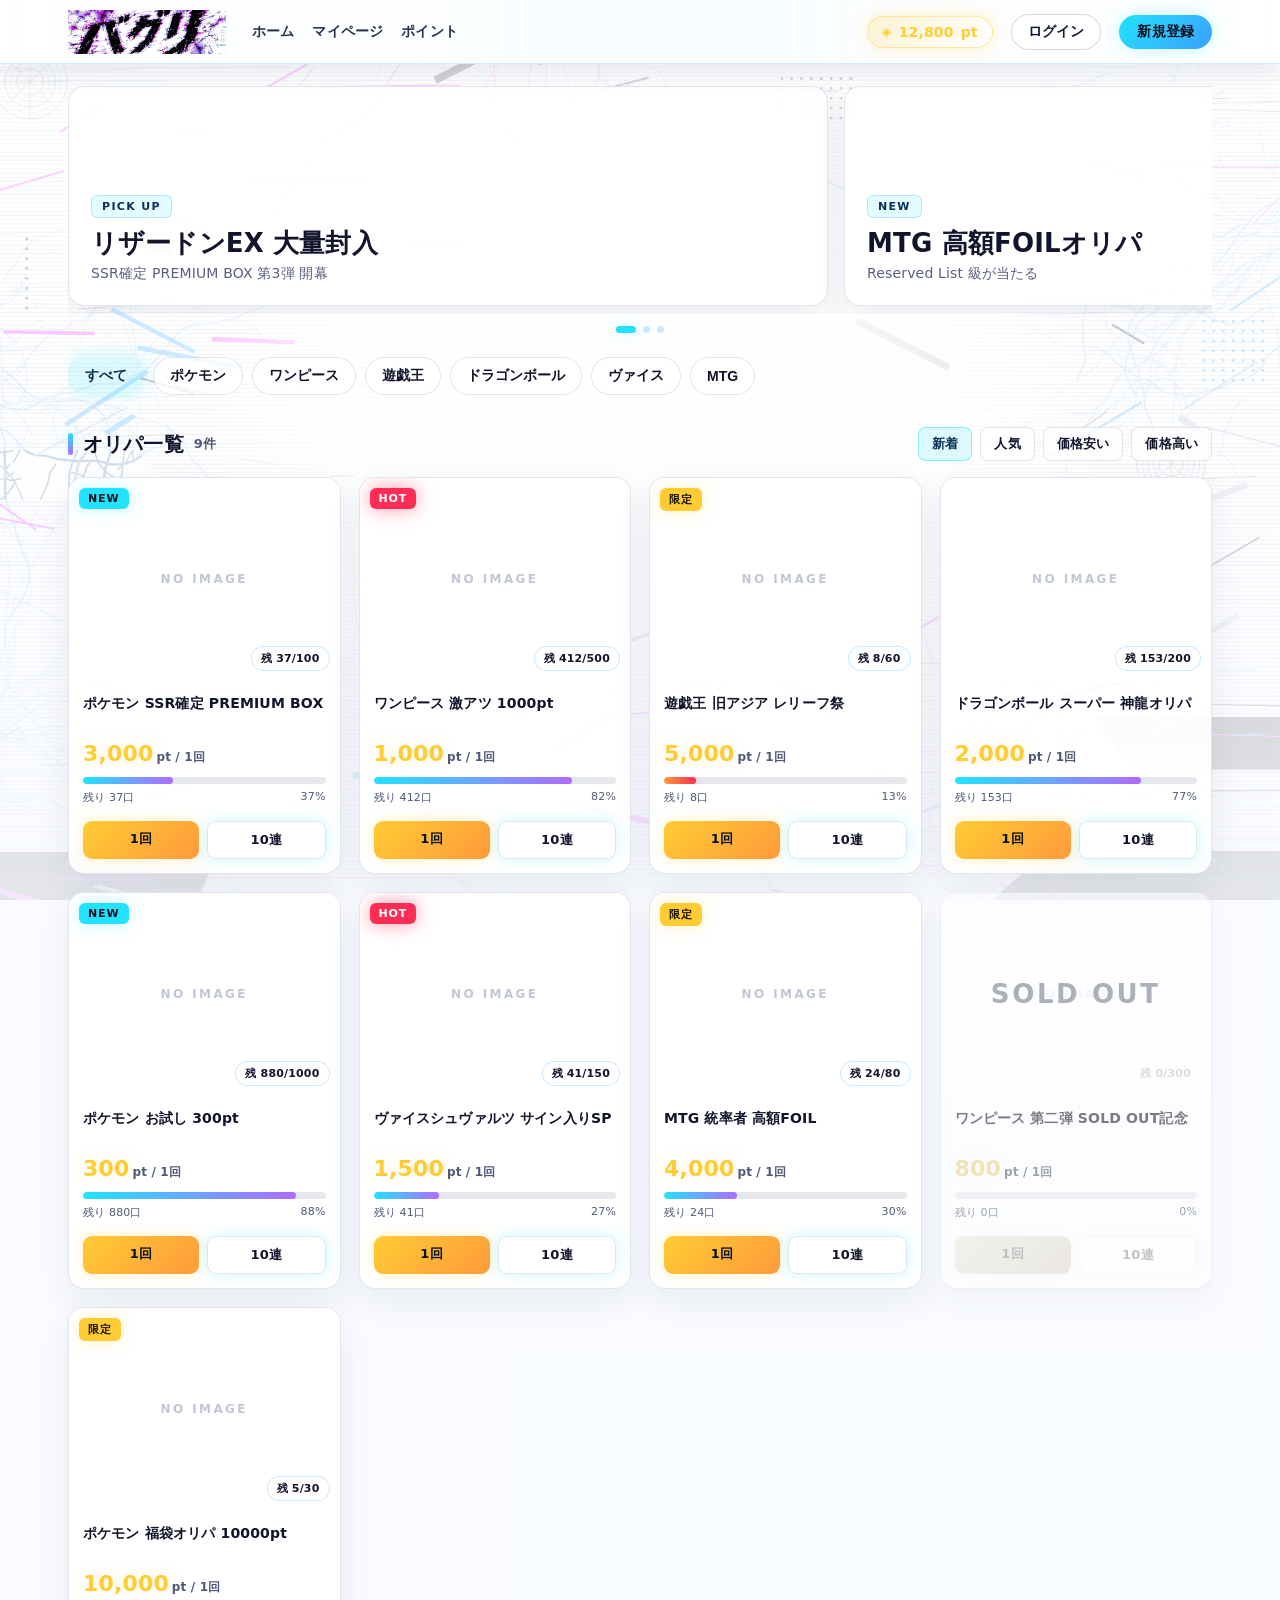
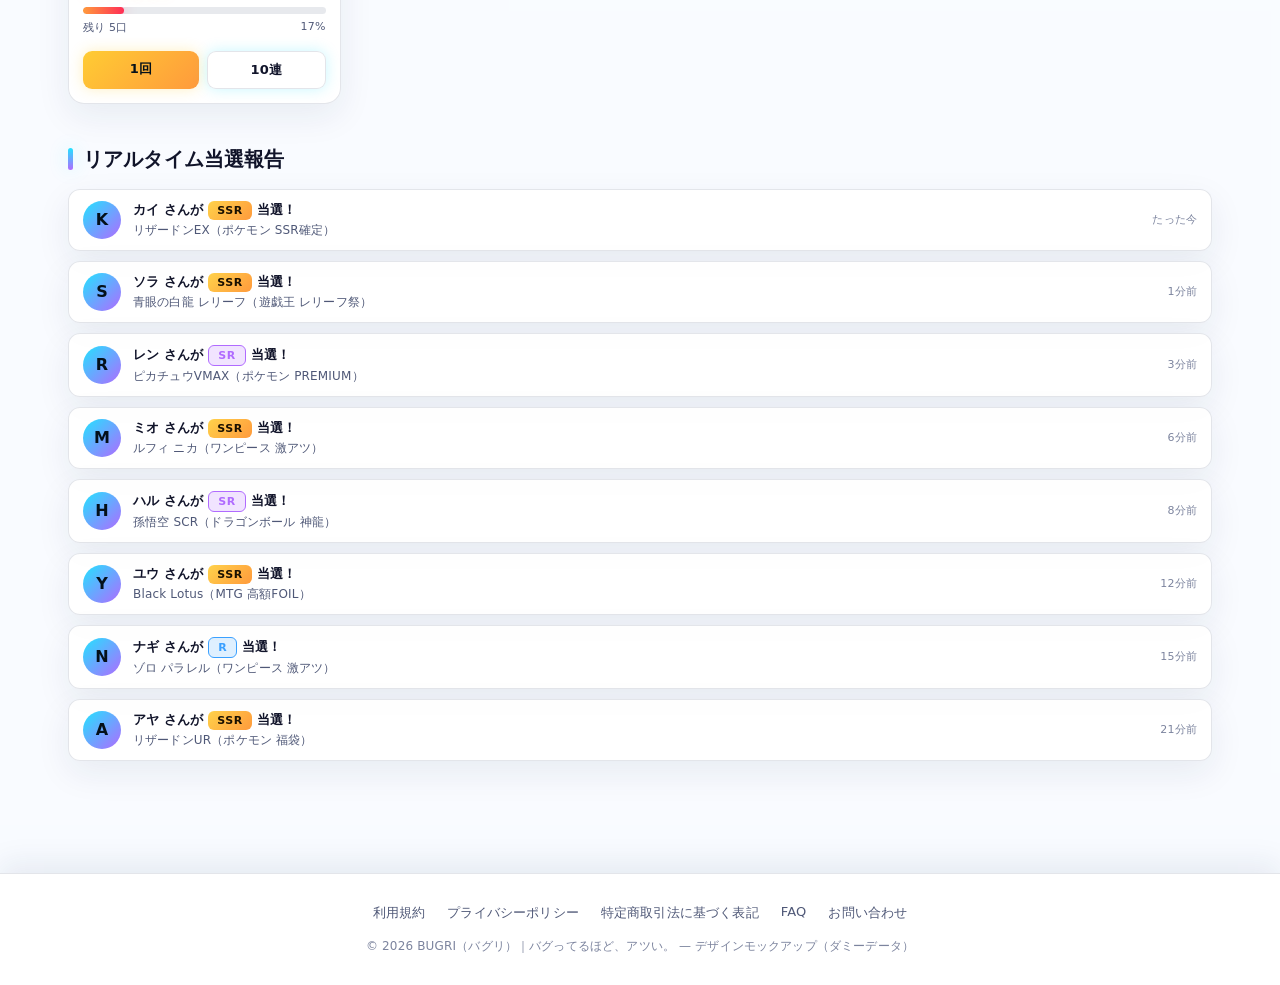
==== commit 573a86a7: "Use original header logo image" ====
--- a/index.html
+++ b/index.html
@@ -11,7 +11,7 @@
   <!-- ヘッダー -->
   <header class="header">
     <div class="header-inner">
-      <a href="index.html" class="brand"><img class="brand-logo" src="assets/img/bugri-wordmark-clean.png" alt="BUGRI バグリ"></a>
+      <a href="index.html" class="brand"><img class="brand-logo" src="assets/img/bugri-wordmark.png" alt="BUGRI バグリ"></a>
       <nav class="hnav">
         <a href="index.html">ホーム</a>
         <a href="mypage.html">マイページ</a>
--- a/assets/css/style.css
+++ b/assets/css/style.css
@@ -434,13 +434,13 @@
   --rank-diamond:  #b06bff;
 }
 
-/* --- ブランドロゴ（透過ワードマークを枠なしで配置） --- */
+/* --- ブランドロゴ（元画像を枠なしで配置） --- */
 .brand {
   display: flex;
   align-items: center;
   justify-content: center;
-  width: 118px;
-  height: 42px;
+  width: 158px;
+  height: 44px;
   padding: 0;
   overflow: hidden;
   background: transparent;
@@ -451,14 +451,14 @@
   display: block;
   width: 100%;
   height: 100%;
-  object-fit: contain;
+  object-fit: cover;
   object-position: center;
-  filter: drop-shadow(0 3px 6px rgba(24,44,84,.12));
+  filter: none;
 }
 @media (max-width: 640px) {
   .brand {
-    width: 104px;
-    height: 36px;
+    width: 138px;
+    height: 38px;
   }
 }
 
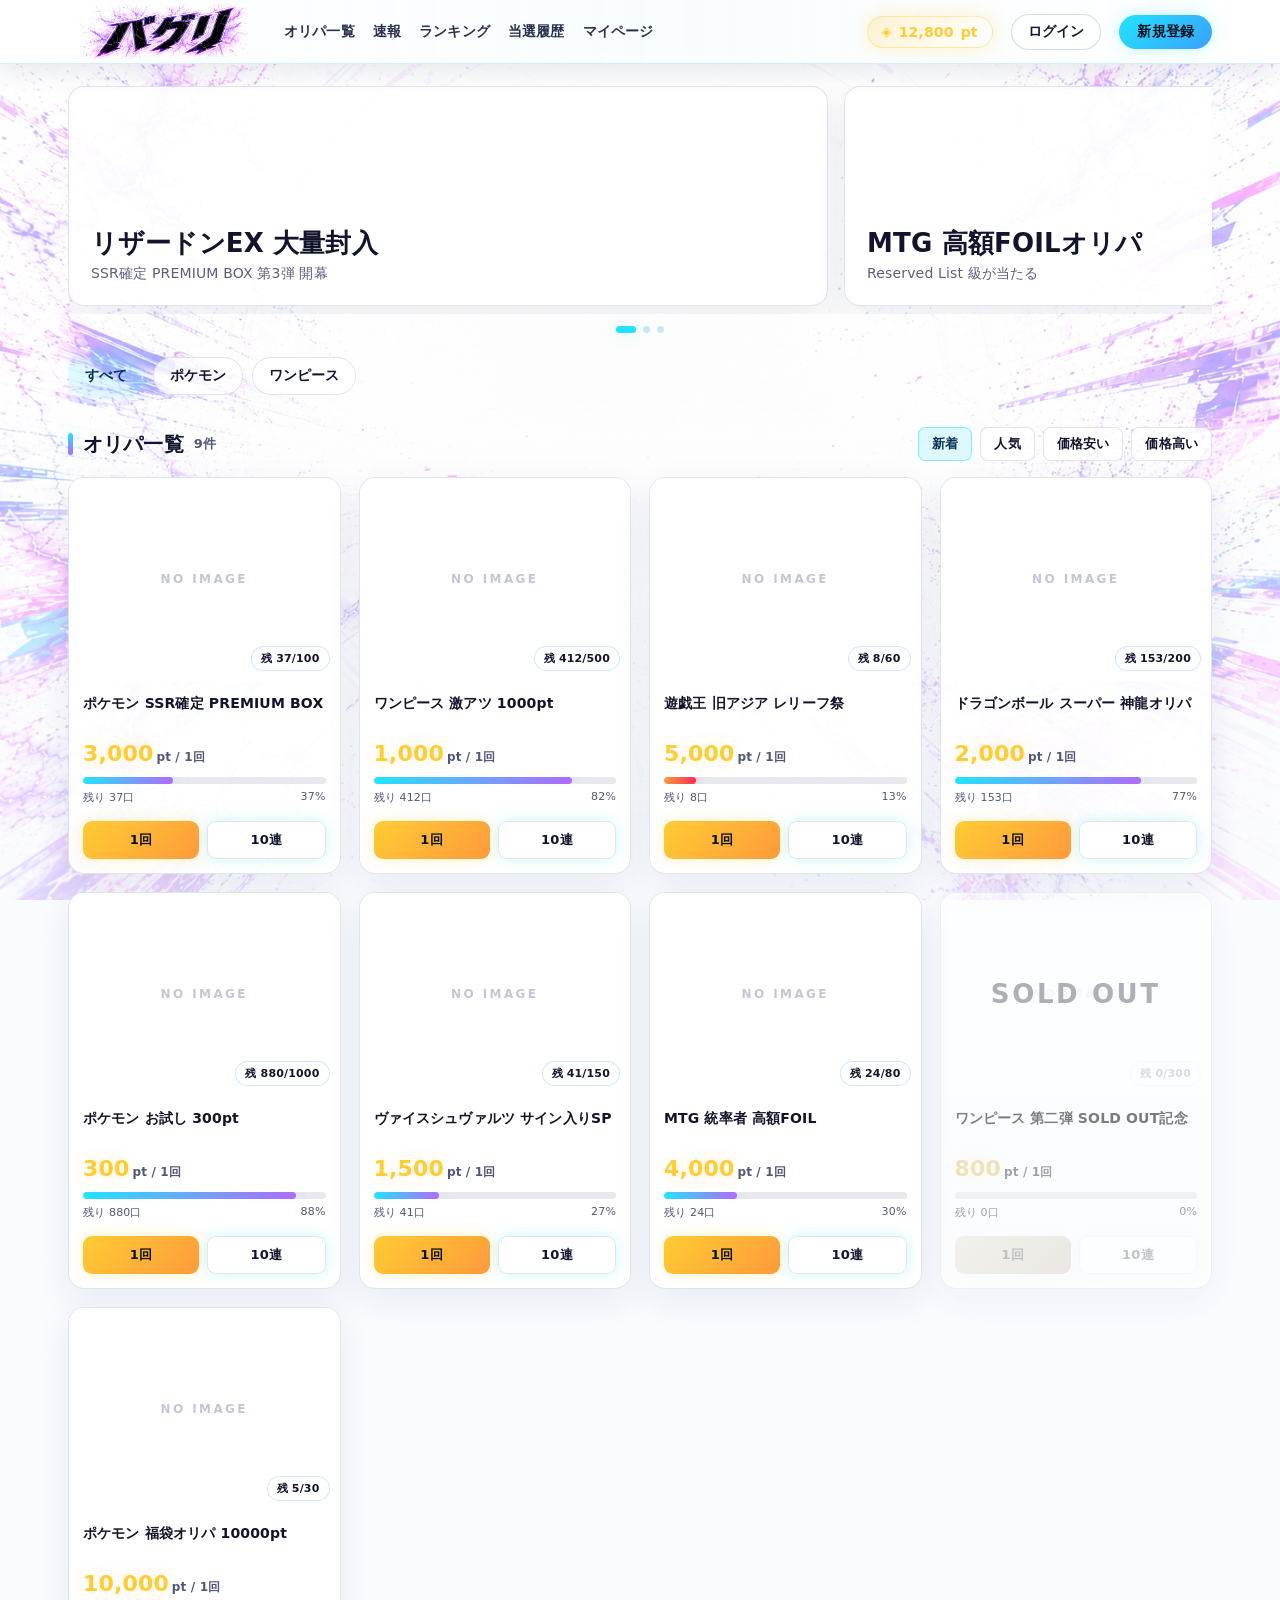
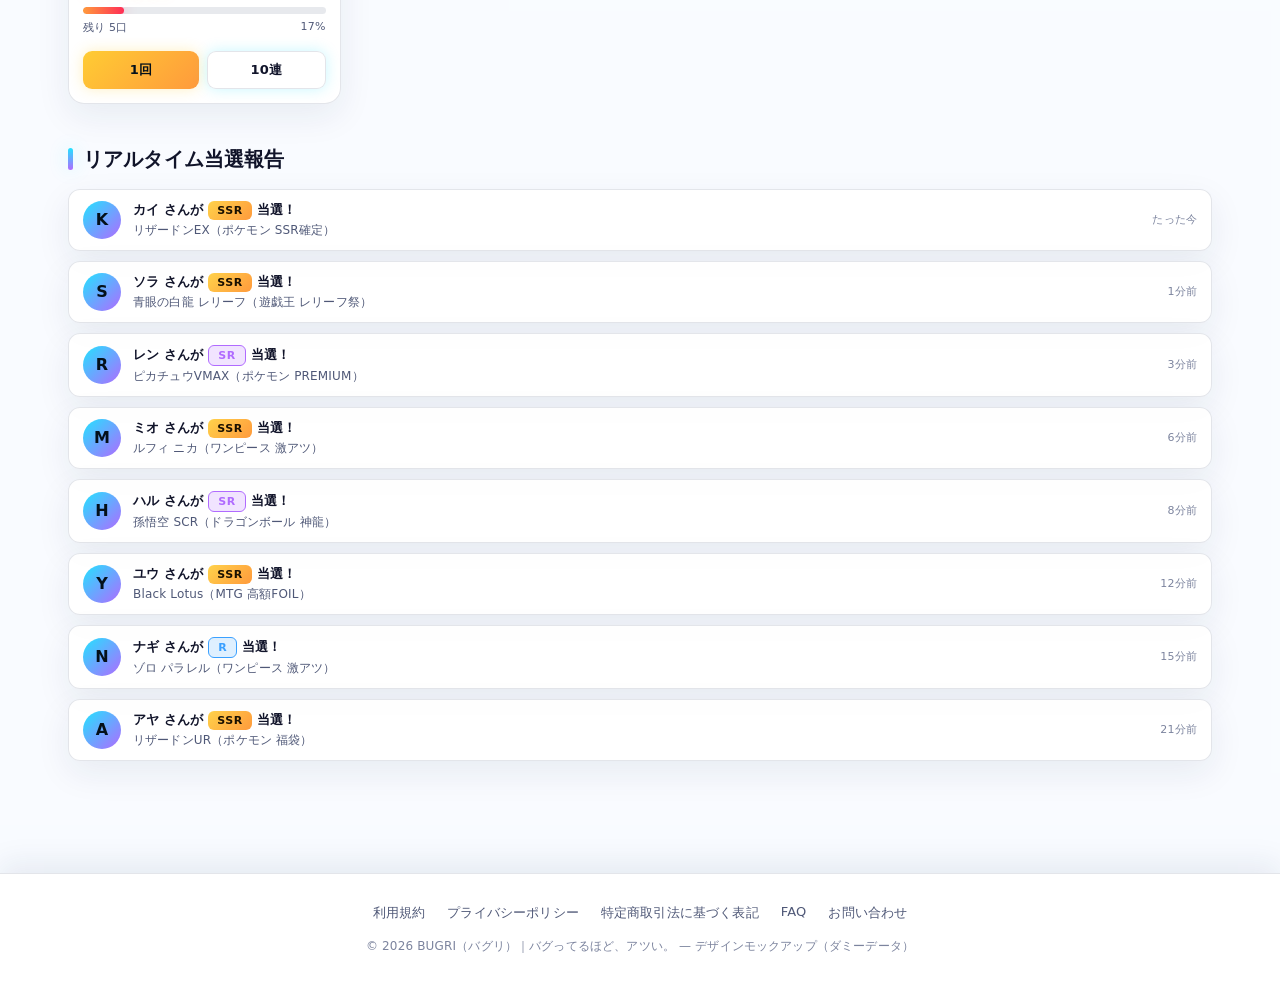
==== commit 5c89468a: "Update mockup navigation and carousel" ====
--- a/index.html
+++ b/index.html
@@ -13,9 +13,11 @@
     <div class="header-inner">
       <a href="index.html" class="brand"><img class="brand-logo" src="assets/img/bugri-wordmark.png" alt="BUGRI バグリ"></a>
       <nav class="hnav">
-        <a href="index.html">ホーム</a>
+        <a href="index.html#oripa-list">オリパ一覧</a>
+        <a href="index.html#news">速報</a>
+        <a href="index.html?sort=popular#oripa-list">ランキング</a>
+        <a href="mypage.html#history">当選履歴</a>
         <a href="mypage.html">マイページ</a>
-        <a href="point.html">ポイント</a>
       </nav>
       <div class="header-spacer"></div>
       <span class="points-pill"><span class="pt-ico">◈</span><span id="hdr-points">0</span> pt</span>
@@ -36,7 +38,7 @@
       <nav class="cats" id="cats"></nav>
 
       <!-- ソート -->
-      <div class="sec-head">
+      <div class="sec-head" id="oripa-list">
         <h2 class="sec-title">オリパ一覧 <span class="sec-count" id="pack-count"></span></h2>
         <div class="sorts" id="sorts">
           <span class="sort on" data-sort="new">新着</span>
@@ -50,7 +52,7 @@
       <section class="grid" id="grid"></section>
 
       <!-- 当選報告 -->
-      <div class="sec-head" style="margin-top:42px;">
+      <div class="sec-head" id="news" style="margin-top:42px;">
         <h2 class="sec-title">リアルタイム当選報告</h2>
       </div>
       <section class="winfeed" id="winfeed"></section>
@@ -71,10 +73,11 @@
   </footer>
 
   <nav class="bottom-nav">
-    <a href="index.html" class="on"><i>⌂</i><span>ホーム</span></a>
+    <a href="index.html#oripa-list" class="on" data-nav="list"><i>▦</i><span>オリパ一覧</span></a>
+    <a href="index.html#news" data-nav="news"><i>!</i><span>速報</span></a>
+    <a href="index.html?sort=popular#oripa-list" data-nav="ranking"><i>♕</i><span>ランキング</span></a>
+    <a href="mypage.html#history"><i>✓</i><span>当選履歴</span></a>
     <a href="mypage.html"><i>◈</i><span>マイページ</span></a>
-    <a href="point.html"><i>＋</i><span>ポイント</span></a>
-    <a href="login.html"><i>⏻</i><span>ログイン</span></a>
   </nav>
 
   <script src="assets/js/data.js"></script>
--- a/assets/css/style.css
+++ b/assets/css/style.css
@@ -56,6 +56,11 @@
   letter-spacing: .01em;
   -webkit-font-smoothing: antialiased;
 }
+@media (max-width: 760px) {
+  body {
+    background: #f8fbff url("../img/bugri-bg-sp.png") center top / cover scroll no-repeat;
+  }
+}
 body::before {
   content: "";
   position: fixed;
@@ -64,9 +69,9 @@
   pointer-events: none;
   background: linear-gradient(
     180deg,
-    rgba(255,255,255,.84) 0%,
-    rgba(255,255,255,.72) 42%,
-    rgba(247,250,255,.90) 100%
+    rgba(255,255,255,.70) 0%,
+    rgba(255,255,255,.58) 42%,
+    rgba(247,250,255,.82) 100%
   );
 }
 body > * { position: relative; z-index: 1; }
@@ -127,12 +132,6 @@
   border: 1px solid #e3e6ef; background: #ffffff;
   display: flex; flex-direction: column; justify-content: flex-end; padding: 22px;
 }
-.banner-tag {
-  align-self: flex-start;
-  font-size: 11px; font-weight: 800; letter-spacing: .12em;
-  padding: 4px 10px; border-radius: 6px; margin-bottom: 10px;
-  background: #06070f; color: #fff;
-}
 .banner-title { font-size: 26px; font-weight: 900; line-height: 1.2; color: #11142a; }
 .banner-sub { color: #5a5f82; margin-top: 6px; font-size: 14px; }
 .hero-dots { display: flex; gap: 7px; justify-content: center; margin-top: 12px; }
@@ -180,13 +179,7 @@
 .img-empty { position: absolute; inset: 0; display: flex; align-items: center; justify-content: center;
   color: #c2c7d6; font-size: 12px; font-weight: 700; letter-spacing: .2em; }
 
-/* タグ・在庫 */
-.tag { position: absolute; top: 10px; left: 10px; z-index: 2;
-  font-size: 11px; font-weight: 900; letter-spacing: .08em; padding: 4px 9px; border-radius: 6px; }
-.tag-new   { background: var(--cyan); color: #04101a; box-shadow: var(--glow-cyan); }
-.tag-hot   { background: #ff2d55; color: #fff; box-shadow: 0 0 18px rgba(255,45,85,.5); }
-.tag-limited { background: var(--gold); color: #1a1300; box-shadow: var(--glow-gold); }
-.tag-soldout { background: #3a3f55; color: #cfd3e8; }
+/* 在庫 */
 .badge-soldout { position: absolute; inset: 0; z-index: 3; display: grid; place-items: center;
   background: rgba(5,6,16,.55); font-size: 26px; font-weight: 900; letter-spacing: .1em;
   color: #cfd3e8; }
@@ -439,8 +432,8 @@
   display: flex;
   align-items: center;
   justify-content: center;
-  width: 158px;
-  height: 44px;
+  width: 190px;
+  height: 58px;
   padding: 0;
   overflow: hidden;
   background: transparent;
@@ -451,14 +444,14 @@
   display: block;
   width: 100%;
   height: 100%;
-  object-fit: cover;
+  object-fit: contain;
   object-position: center;
   filter: none;
 }
 @media (max-width: 640px) {
   .brand {
-    width: 138px;
-    height: 38px;
+    width: 154px;
+    height: 48px;
   }
 }
 
@@ -467,6 +460,60 @@
 .hnav a { font-size: 14px; font-weight: 800; color: #27304d; }
 .hnav a:hover { color: var(--cyan); }
 @media (max-width: 760px) { .hnav { display: none; } }
+
+@media (max-width: 640px) {
+  .header-inner {
+    padding: 0 12px;
+    gap: 8px;
+  }
+  .header-spacer {
+    flex: 1 1 auto;
+    min-width: 0;
+  }
+  .brand {
+    flex: 0 1 clamp(112px, 34vw, 136px);
+    width: clamp(112px, 34vw, 136px);
+    height: 42px;
+  }
+  .points-pill {
+    flex: 0 0 auto;
+    white-space: nowrap;
+    gap: 5px;
+    padding: 6px 9px;
+    font-size: 12px;
+  }
+  .btn-signup {
+    flex: 0 0 auto;
+    display: inline-flex;
+    align-items: center;
+    justify-content: center;
+    min-width: 68px;
+    height: 38px;
+    padding: 0 12px;
+    font-size: 12px;
+    line-height: 1;
+    white-space: nowrap;
+  }
+}
+
+@media (max-width: 360px) {
+  .header-inner {
+    padding: 0 10px;
+    gap: 6px;
+  }
+  .brand {
+    flex-basis: 108px;
+    width: 108px;
+  }
+  .points-pill {
+    padding: 6px 8px;
+  }
+  .btn-signup {
+    min-width: 62px;
+    padding: 0 9px;
+    font-size: 11px;
+  }
+}
 
 /* --- 下部ナビ（モバイル） --- */
 .bottom-nav {
@@ -476,9 +523,10 @@
   border-top: 1px solid var(--line);
   padding: 8px 0 calc(8px + env(safe-area-inset-bottom));
 }
-.bottom-nav a { display: flex; flex-direction: column; align-items: center; gap: 3px;
+.bottom-nav a { display: flex; flex: 1 1 0; min-width: 0; flex-direction: column; align-items: center; gap: 3px;
   font-size: 10px; font-weight: 700; color: var(--text-sub); }
 .bottom-nav a i { font-size: 18px; font-style: normal; line-height: 1; }
+.bottom-nav a span { max-width: 100%; white-space: nowrap; overflow: hidden; text-overflow: ellipsis; }
 .bottom-nav a.on { color: var(--cyan); text-shadow: var(--glow-cyan); }
 @media (max-width: 760px) {
   .bottom-nav { display: flex; }
@@ -558,7 +606,8 @@
 /* --- 一覧カード：oripa を div 化、内側リンク --- */
 .oripa-link { display: block; }
 .draw-row-mini { display: flex; gap: 8px; padding: 0 14px 14px; }
-.mini-btn { flex: 1; text-align: center; padding: 9px 0; border-radius: 9px;
+.mini-btn { flex: 1; display: inline-flex; align-items: center; justify-content: center;
+  min-height: 38px; text-align: center; padding: 0; border-radius: 9px; line-height: 1;
   font-size: 13px; font-weight: 900; letter-spacing: .02em; transition: .15s;
   color: #04101a; background: linear-gradient(135deg, var(--gold), #ff9a3c);
   box-shadow: 0 0 14px rgba(255,204,51,.3); }
@@ -850,12 +899,6 @@
   box-shadow: 0 16px 38px rgba(34,160,255,.14), var(--glow-cyan);
 }
 
-.banner-tag {
-  color: #0a3154;
-  background: rgba(34,227,255,.13);
-  border: 1px solid rgba(34,160,255,.24);
-}
-
 .cat,
 .sort,
 .draw-multi button,
@@ -900,11 +943,6 @@
   background: rgba(255,255,255,.74);
 }
 
-.tag-soldout {
-  background: #e7eaf2;
-  color: #5f667d;
-}
-
 .gauge {
   background: rgba(24,44,84,.10);
 }
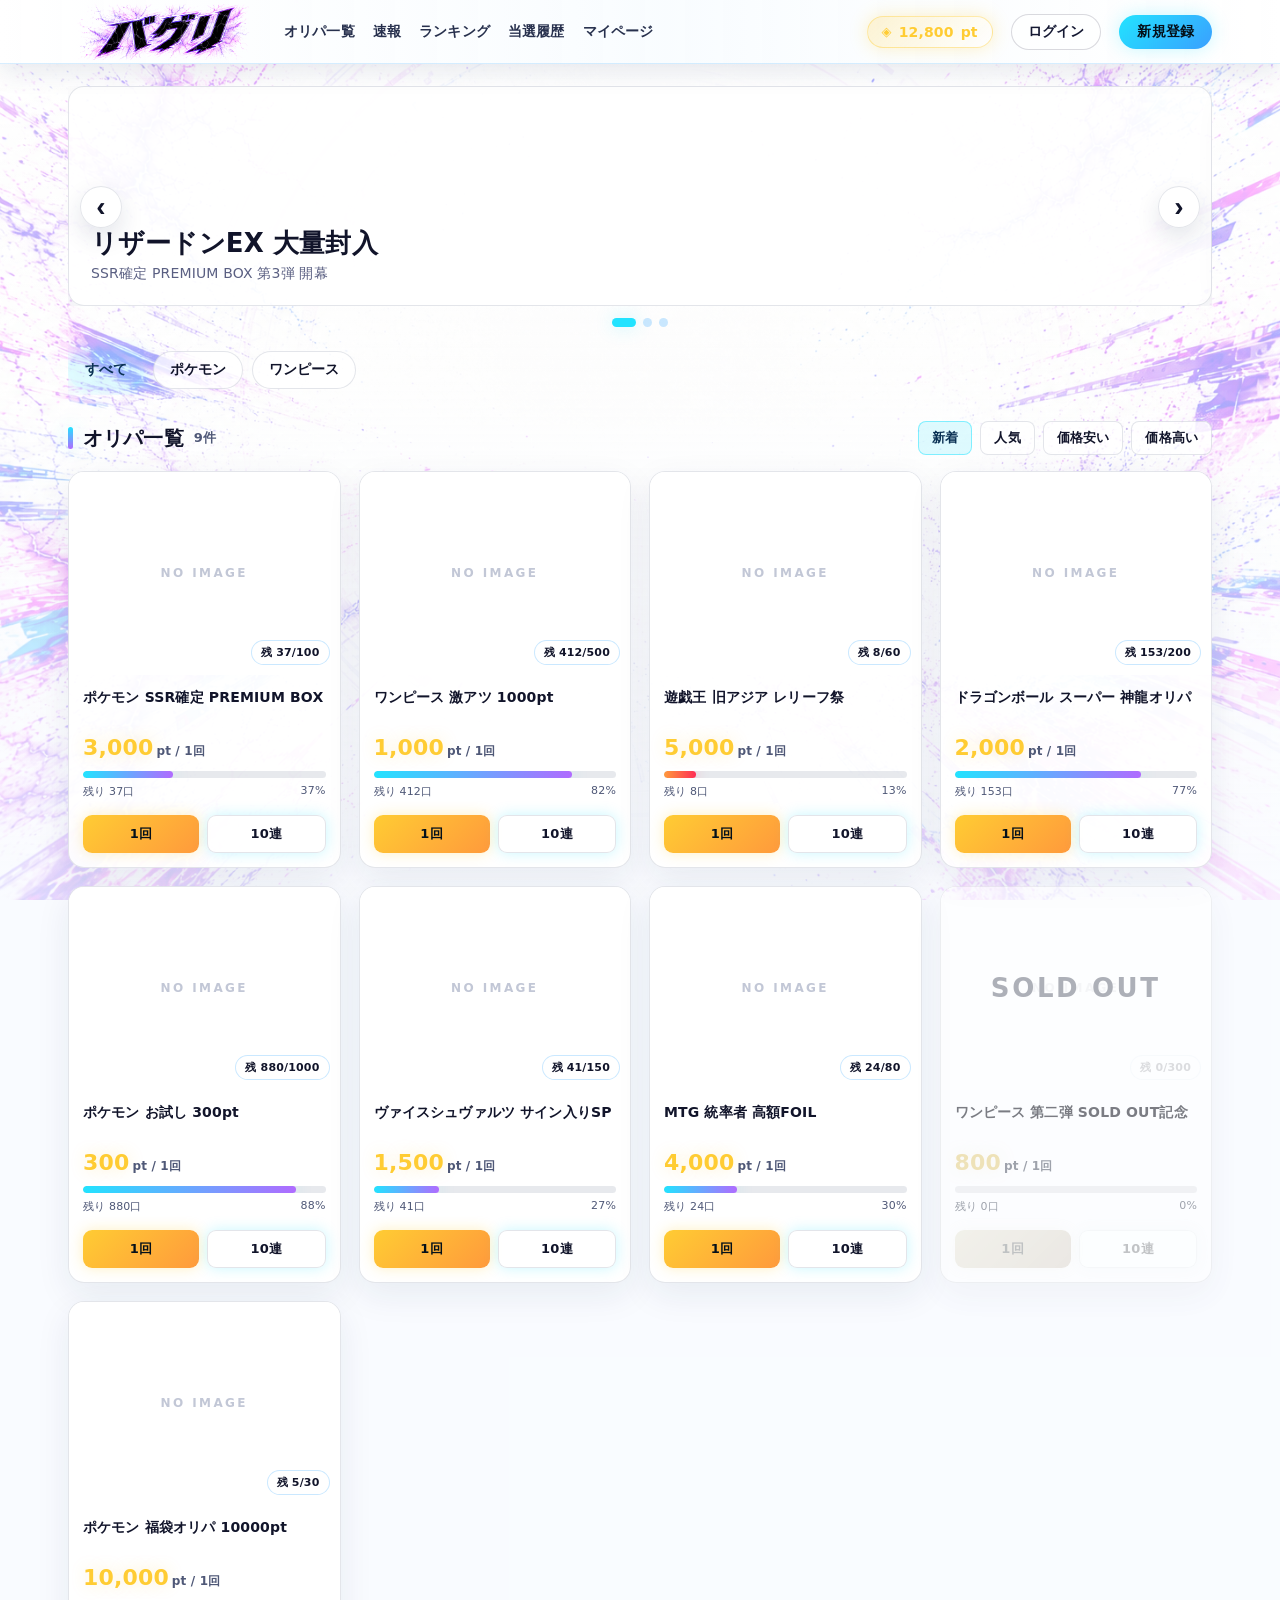
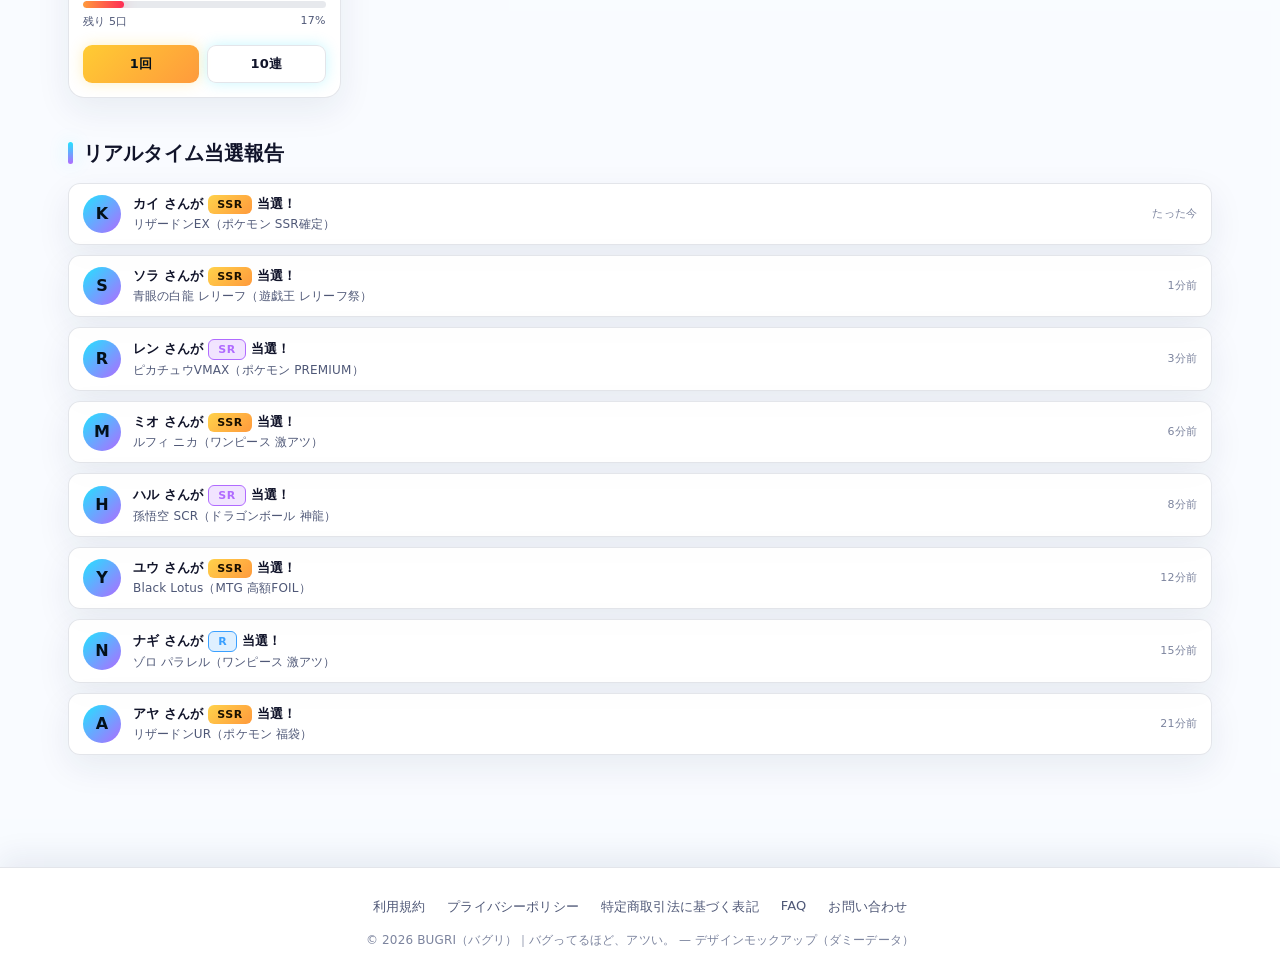
==== commit c1ed9905: "Convert hero carousel to button controls" ====
--- a/index.html
+++ b/index.html
@@ -30,7 +30,9 @@
     <div class="wrap">
       <!-- ヒーローバナー -->
       <section class="hero">
+        <button class="hero-btn hero-btn-prev" id="hero-prev" type="button" aria-label="前のバナー">‹</button>
         <div class="hero-track" id="hero-track"></div>
+        <button class="hero-btn hero-btn-next" id="hero-next" type="button" aria-label="次のバナー">›</button>
         <div class="hero-dots" id="hero-dots"></div>
       </section>
 
--- a/assets/css/style.css
+++ b/assets/css/style.css
@@ -121,22 +121,35 @@
 .btn-login:hover, .btn-signup:hover { filter: brightness(1.1); }
 
 /* ---------- 4. ヒーローバナー（カルーセル） ---------- */
-.hero { margin: 22px 0 10px; }
-.hero-track { display: flex; gap: 16px; overflow-x: auto; scroll-snap-type: x mandatory;
-  padding-bottom: 8px; scrollbar-width: thin; }
-.hero-track::-webkit-scrollbar { height: 6px; }
-.hero-track::-webkit-scrollbar-thumb { background: var(--line-2); border-radius: 4px; }
+.hero { margin: 22px 0 10px; position: relative; }
+.hero-track { display: flex; gap: 16px; overflow: hidden; scroll-snap-type: x mandatory;
+  scroll-behavior: smooth; scrollbar-width: none; }
+.hero-track::-webkit-scrollbar { display: none; }
 .banner {
-  flex: 0 0 88%; max-width: 760px; scroll-snap-align: center;
+  flex: 0 0 100%; max-width: 100%; scroll-snap-align: center;
   height: 220px; border-radius: var(--radius); position: relative; overflow: hidden;
   border: 1px solid #e3e6ef; background: #ffffff;
   display: flex; flex-direction: column; justify-content: flex-end; padding: 22px;
 }
 .banner-title { font-size: 26px; font-weight: 900; line-height: 1.2; color: #11142a; }
 .banner-sub { color: #5a5f82; margin-top: 6px; font-size: 14px; }
+.hero-btn {
+  position: absolute; top: 50%; z-index: 4; transform: translateY(-50%);
+  width: 42px; height: 42px; border-radius: 999px; border: 1px solid var(--line);
+  display: grid; place-items: center; cursor: pointer;
+  color: var(--text); background: rgba(255,255,255,.86);
+  box-shadow: 0 10px 24px rgba(24,44,84,.12);
+  font-size: 28px; font-weight: 800; line-height: 1; transition: .15s;
+}
+.hero-btn:hover { color: #04101a; background: linear-gradient(135deg, var(--cyan), var(--blue)); }
+.hero-btn-prev { left: 12px; }
+.hero-btn-next { right: 12px; }
 .hero-dots { display: flex; gap: 7px; justify-content: center; margin-top: 12px; }
-.hero-dots i { width: 7px; height: 7px; border-radius: 999px; background: var(--line-2); display: block; }
-.hero-dots i.on { background: var(--cyan); box-shadow: var(--glow-cyan); width: 20px; }
+.hero-dots button {
+  width: 9px; height: 9px; border: 0; border-radius: 999px; padding: 0;
+  background: var(--line-2); cursor: pointer; display: block; transition: .15s;
+}
+.hero-dots button.on { background: var(--cyan); box-shadow: var(--glow-cyan); width: 24px; }
 
 /* ---------- 5. カテゴリタブ ---------- */
 .cats { display: flex; gap: 9px; overflow-x: auto; padding: 14px 0 6px; scrollbar-width: none; }
@@ -400,10 +413,13 @@
   .cards-grid { grid-template-columns: repeat(4, 1fr); }
 }
 @media (max-width: 640px) {
-  .grid { grid-template-columns: repeat(2, 1fr); gap: 12px; }
+  .grid { grid-template-columns: 1fr; gap: 14px; }
   .cards-grid { grid-template-columns: repeat(3, 1fr); }
   .banner { flex-basis: 92%; height: 180px; }
   .banner-title { font-size: 20px; }
+  .hero-btn { width: 34px; height: 34px; font-size: 23px; }
+  .hero-btn-prev { left: 8px; }
+  .hero-btn-next { right: 8px; }
   .logo { font-size: 18px; }
   .header-inner { gap: 10px; }
   .btn-login { display: none; }
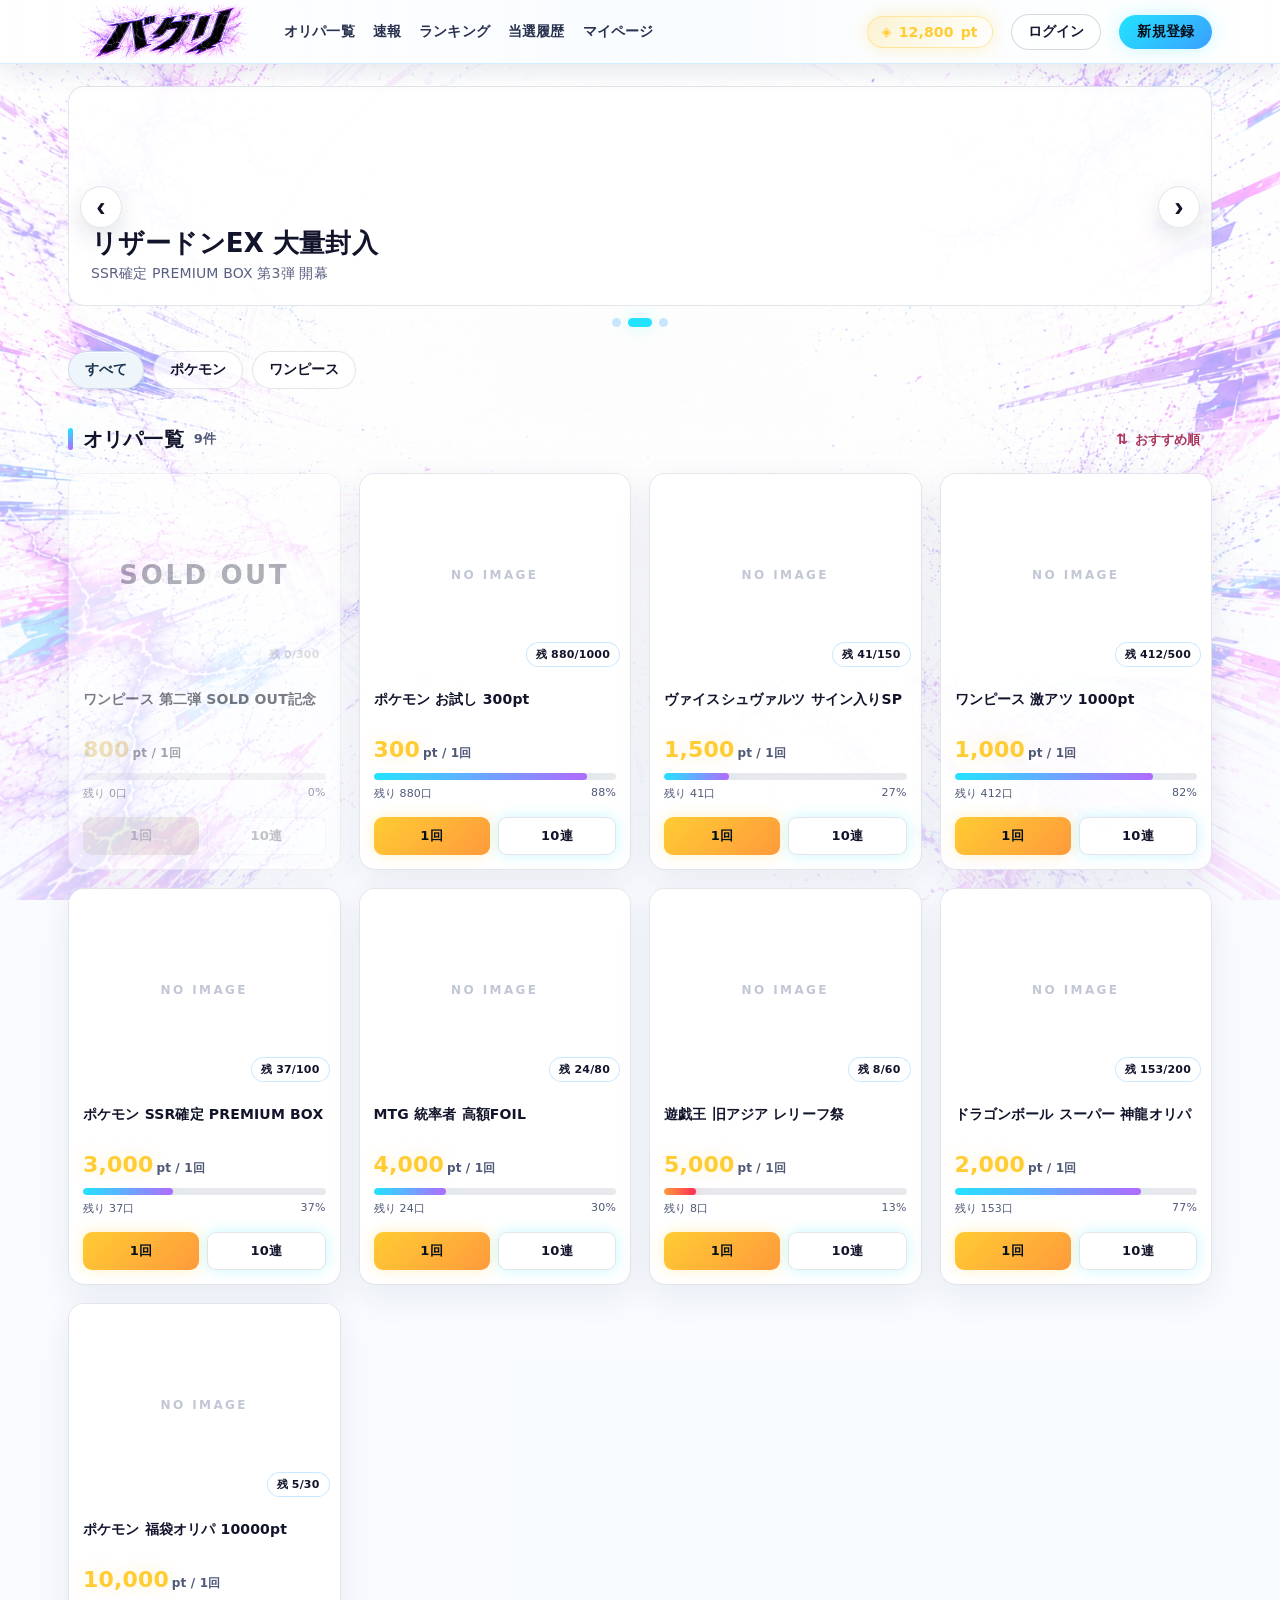
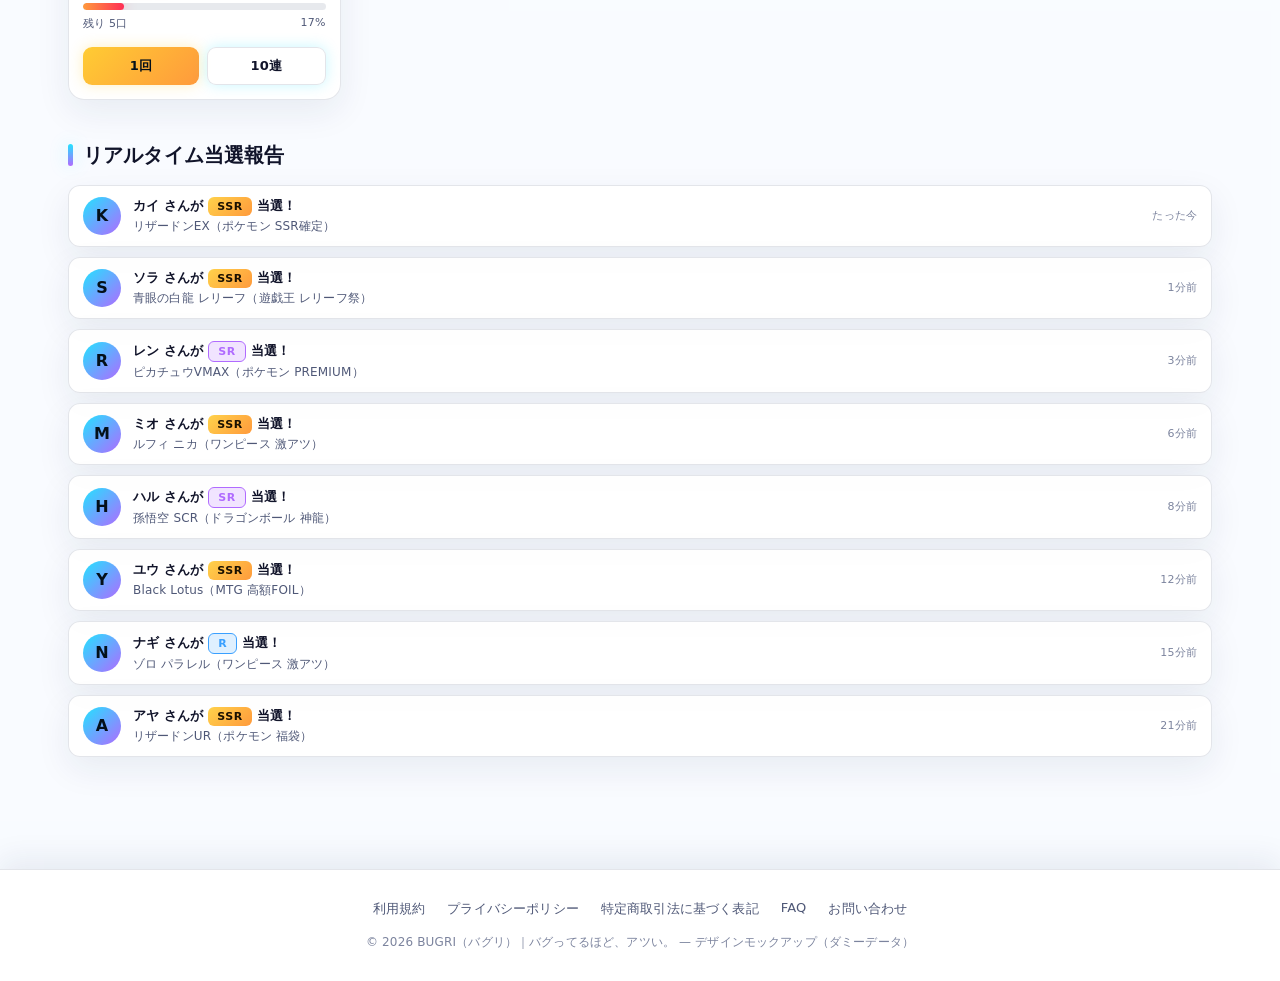
==== commit 7ad08051: "Update sort menu and pack nav icon" ====
--- a/index.html
+++ b/index.html
@@ -42,11 +42,12 @@
       <!-- ソート -->
       <div class="sec-head" id="oripa-list">
         <h2 class="sec-title">オリパ一覧 <span class="sec-count" id="pack-count"></span></h2>
-        <div class="sorts" id="sorts">
-          <span class="sort on" data-sort="new">新着</span>
-          <span class="sort" data-sort="popular">人気</span>
-          <span class="sort" data-sort="cheap">価格安い</span>
-          <span class="sort" data-sort="expensive">価格高い</span>
+        <div class="sort-select" id="sorts">
+          <button class="sort-trigger" id="sort-trigger" type="button" aria-haspopup="true" aria-expanded="false">
+            <span class="sort-icon">⇅</span>
+            <span id="sort-label">おすすめ順</span>
+          </button>
+          <div class="sort-menu" id="sort-menu" role="menu"></div>
         </div>
       </div>
 
@@ -75,7 +76,7 @@
   </footer>
 
   <nav class="bottom-nav">
-    <a href="index.html#oripa-list" class="on" data-nav="list"><i>▦</i><span>オリパ一覧</span></a>
+    <a href="index.html#oripa-list" class="on" data-nav="list"><i class="nav-pack-icon" aria-hidden="true"></i><span>オリパ一覧</span></a>
     <a href="index.html#news" data-nav="news"><i>!</i><span>速報</span></a>
     <a href="index.html?sort=popular#oripa-list" data-nav="ranking"><i>♕</i><span>ランキング</span></a>
     <a href="mypage.html#history"><i>✓</i><span>当選履歴</span></a>
--- a/assets/css/style.css
+++ b/assets/css/style.css
@@ -170,10 +170,31 @@
 .sec-title::before { content: ""; width: 5px; height: 22px; border-radius: 3px;
   background: linear-gradient(var(--cyan), var(--purple)); box-shadow: var(--glow-cyan); }
 .sec-count { font-size: 13px; color: var(--text-sub); font-weight: 700; }
-.sorts { display: flex; gap: 8px; flex-wrap: wrap; }
-.sort { padding: 7px 13px; border-radius: 8px; font-size: 13px; font-weight: 700;
-  color: var(--text-sub); border: 1px solid var(--line); cursor: pointer; }
-.sort.on { color: var(--cyan); border-color: rgba(34,227,255,.5); background: rgba(34,227,255,.08); }
+.sort-select { position: relative; margin-left: auto; }
+.sort-trigger {
+  display: inline-flex; align-items: center; gap: 7px; min-height: 36px;
+  padding: 8px 12px; border: 0; border-radius: 8px;
+  color: #a9355d; background: transparent; cursor: pointer;
+  font-size: 13px; font-weight: 800; line-height: 1;
+}
+.sort-icon { font-size: 14px; line-height: 1; }
+.sort-menu {
+  position: absolute; top: calc(100% + 8px); right: 0; z-index: 20;
+  min-width: 190px; padding: 8px 0; border-radius: 6px;
+  background: rgba(255,255,255,.98); border: 1px solid var(--line);
+  box-shadow: 0 18px 36px rgba(24,44,84,.16);
+  opacity: 0; visibility: hidden; transform: translateY(-4px); transition: .15s;
+}
+.sort-select.is-open .sort-menu { opacity: 1; visibility: visible; transform: translateY(0); }
+.sort-option {
+  width: 100%; min-height: 34px; padding: 8px 12px;
+  display: flex; align-items: center; justify-content: space-between; gap: 14px;
+  border: 0; background: transparent; color: var(--text);
+  cursor: pointer; font-size: 13px; font-weight: 700; text-align: left;
+}
+.sort-option:hover { background: #f7f4f7; color: #a9355d; }
+.sort-check { color: #a9355d; opacity: 0; font-size: 13px; }
+.sort-option.on .sort-check { opacity: 1; }
 
 /* ---------- 7. オリパグリッド ---------- */
 .grid { display: grid; grid-template-columns: repeat(4, 1fr); gap: 18px; }
@@ -542,6 +563,37 @@
 .bottom-nav a { display: flex; flex: 1 1 0; min-width: 0; flex-direction: column; align-items: center; gap: 3px;
   font-size: 10px; font-weight: 700; color: var(--text-sub); }
 .bottom-nav a i { font-size: 18px; font-style: normal; line-height: 1; }
+.bottom-nav a i.nav-pack-icon {
+  width: 17px;
+  height: 22px;
+  display: block;
+  position: relative;
+  box-sizing: border-box;
+  border: 2px solid currentColor;
+  border-radius: 2px;
+  font-size: 0;
+}
+.nav-pack-icon::before {
+  content: "";
+  position: absolute;
+  left: 3px;
+  right: 3px;
+  top: 4px;
+  height: 2px;
+  border-radius: 999px;
+  background: currentColor;
+}
+.nav-pack-icon::after {
+  content: "";
+  position: absolute;
+  left: 4px;
+  right: 4px;
+  bottom: 4px;
+  height: 5px;
+  box-sizing: border-box;
+  border: 2px solid currentColor;
+  border-radius: 1px;
+}
 .bottom-nav a span { max-width: 100%; white-space: nowrap; overflow: hidden; text-overflow: ellipsis; }
 .bottom-nav a.on { color: var(--cyan); text-shadow: var(--glow-cyan); }
 @media (max-width: 760px) {
@@ -916,7 +968,6 @@
 }
 
 .cat,
-.sort,
 .draw-multi button,
 .field input,
 .g-close,
@@ -932,7 +983,6 @@
 }
 
 .cat:hover,
-.sort:hover,
 .draw-multi button:hover,
 .tab:hover,
 .g-skip:hover {
@@ -941,11 +991,17 @@
 }
 
 .cat.on,
-.sort.on,
 .tab.on {
   color: #0a3154;
   background: rgba(34,227,255,.14);
   text-shadow: none;
+}
+
+.cat.on {
+  color: #18344d;
+  background: #eef5fb;
+  border-color: #cfddea;
+  box-shadow: inset 0 1px 0 rgba(255,255,255,.78), 0 2px 6px rgba(24,44,84,.08);
 }
 
 .stock-pill {
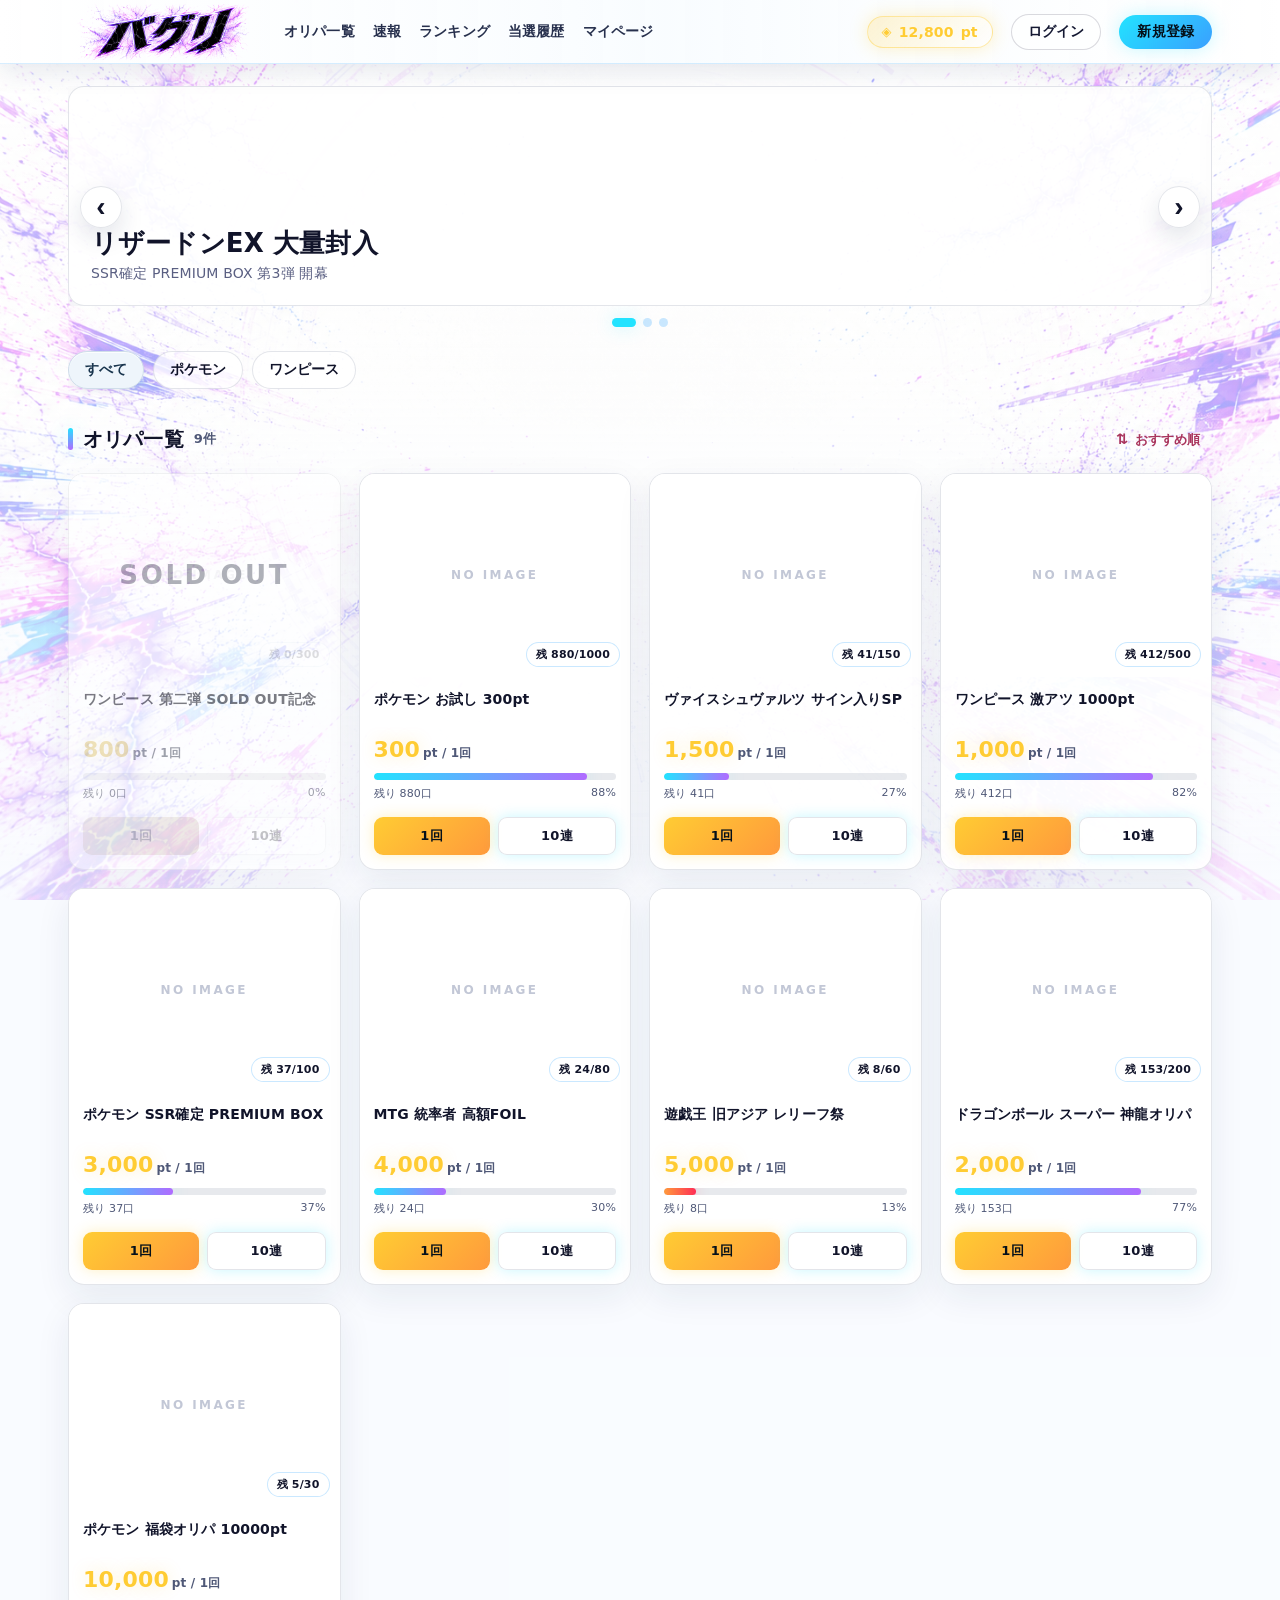
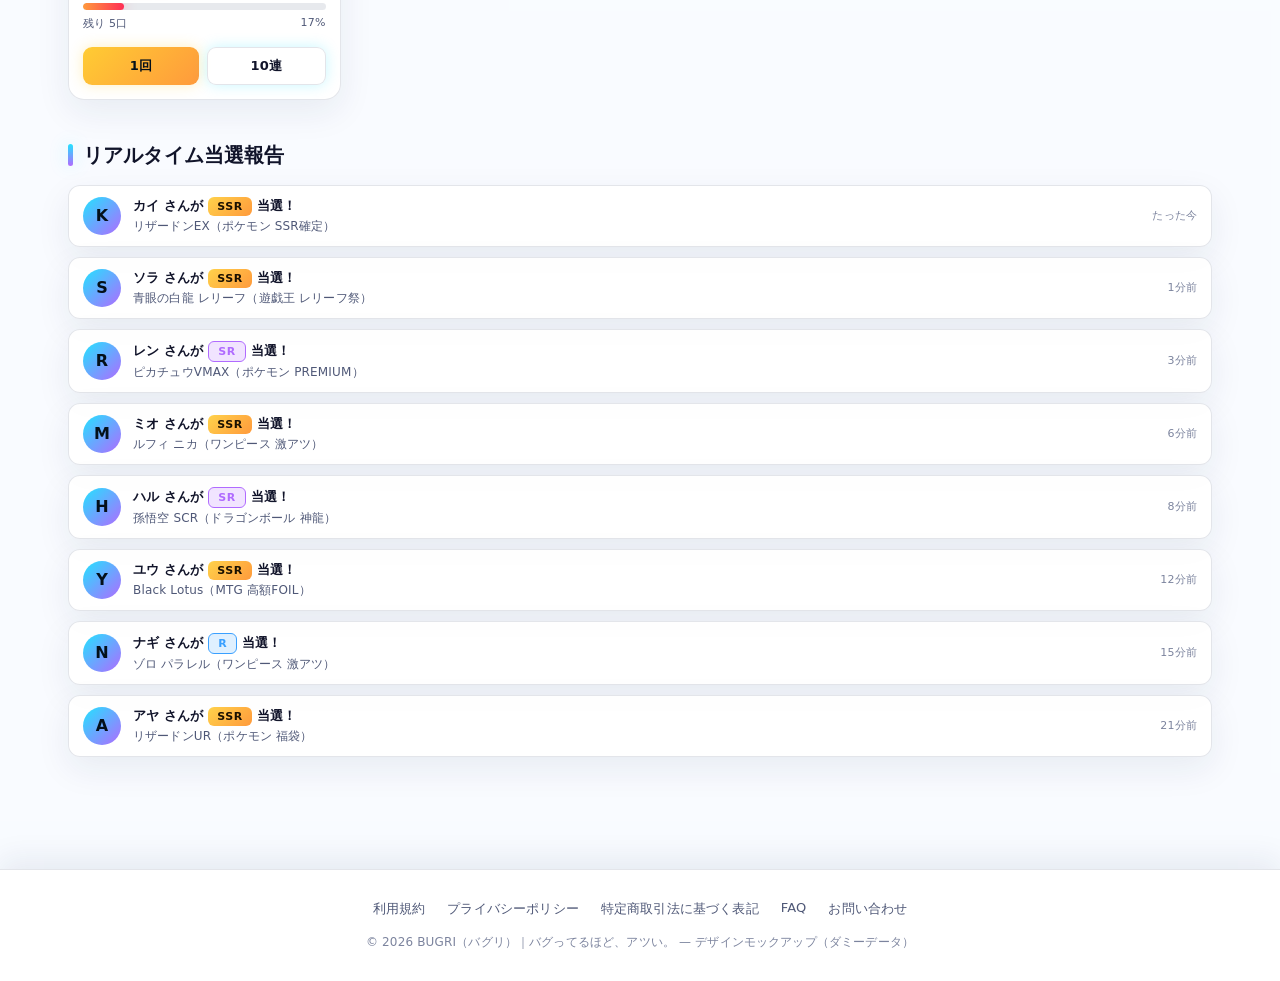
==== commit efe5fc2a: "Increase ranking nav icon size" ====
--- a/index.html
+++ b/index.html
@@ -78,7 +78,7 @@
   <nav class="bottom-nav">
     <a href="index.html#oripa-list" class="on" data-nav="list"><i class="nav-pack-icon" aria-hidden="true"></i><span>オリパ一覧</span></a>
     <a href="index.html#news" data-nav="news"><i>!</i><span>速報</span></a>
-    <a href="index.html?sort=popular#oripa-list" data-nav="ranking"><i>♕</i><span>ランキング</span></a>
+    <a href="index.html?sort=popular#oripa-list" data-nav="ranking"><i class="nav-crown-icon">♕</i><span>ランキング</span></a>
     <a href="mypage.html#history"><i>✓</i><span>当選履歴</span></a>
     <a href="mypage.html"><i>◈</i><span>マイページ</span></a>
   </nav>
--- a/assets/css/style.css
+++ b/assets/css/style.css
@@ -562,7 +562,16 @@
 }
 .bottom-nav a { display: flex; flex: 1 1 0; min-width: 0; flex-direction: column; align-items: center; gap: 3px;
   font-size: 10px; font-weight: 700; color: var(--text-sub); }
-.bottom-nav a i { font-size: 18px; font-style: normal; line-height: 1; }
+.bottom-nav a i {
+  width: 24px;
+  height: 22px;
+  display: flex;
+  align-items: center;
+  justify-content: center;
+  font-size: 18px;
+  font-style: normal;
+  line-height: 1;
+}
 .bottom-nav a i.nav-pack-icon {
   width: 17px;
   height: 22px;
@@ -572,6 +581,10 @@
   border: 2px solid currentColor;
   border-radius: 2px;
   font-size: 0;
+}
+.bottom-nav a i.nav-crown-icon {
+  font-size: 21px;
+  transform: translateY(-1px);
 }
 .nav-pack-icon::before {
   content: "";
@@ -594,11 +607,12 @@
   border: 2px solid currentColor;
   border-radius: 1px;
 }
-.bottom-nav a span { max-width: 100%; white-space: nowrap; overflow: hidden; text-overflow: ellipsis; }
+.bottom-nav a span { max-width: 100%; white-space: nowrap; overflow: hidden; text-overflow: ellipsis; line-height: 1.1; }
 .bottom-nav a.on { color: var(--cyan); text-shadow: var(--glow-cyan); }
 @media (max-width: 760px) {
   .bottom-nav { display: flex; }
   .main { padding-bottom: 86px; }
+  .footer { padding-bottom: calc(96px + env(safe-area-inset-bottom)); }
 }
 
 /* --- ランクバッジ --- */
